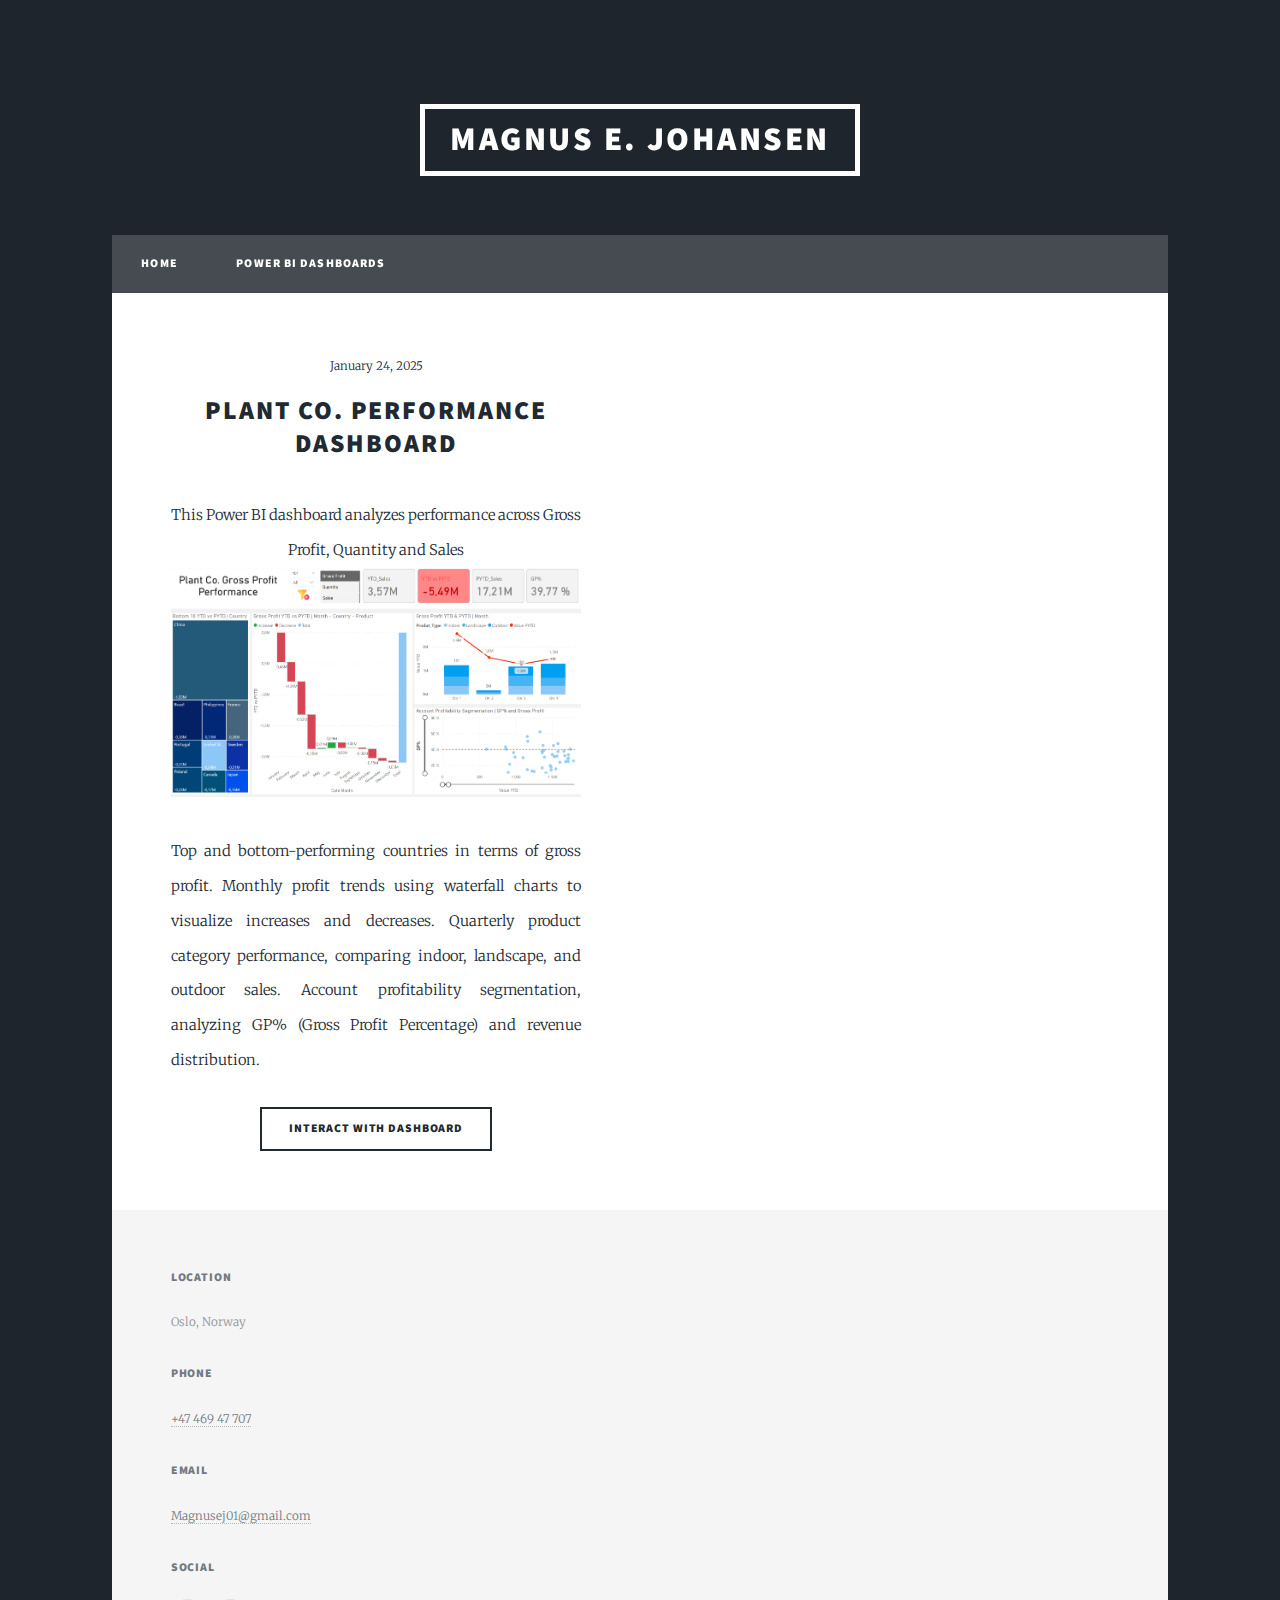
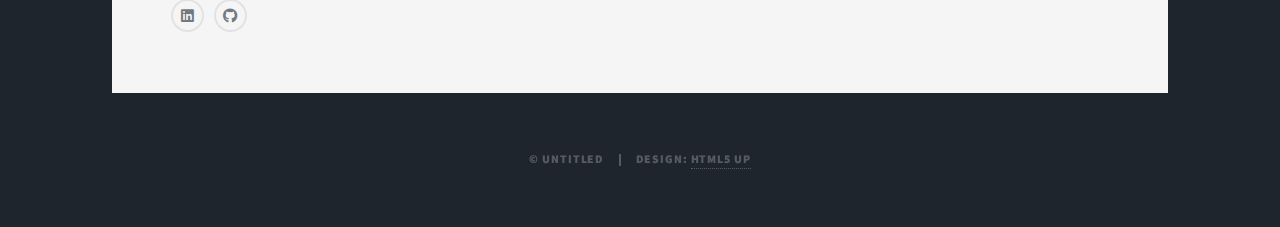
==== PowerBI.html @ 9066d021 "Initial commit" ====
<!DOCTYPE HTML>
<html>
	<head>
		<title>Power BI Dashboards - Magnus E. Johansen</title>
		<meta charset="utf-8" />
		<meta name="viewport" content="width=device-width, initial-scale=1, user-scalable=no" />
		<link rel="stylesheet" href="assets/css/main.css" />
		<noscript><link rel="stylesheet" href="assets/css/noscript.css" /></noscript>
	</head>
	<body class="is-preload">

		<!-- Wrapper -->
			<div id="wrapper" class="fade-in">

				<!-- Header -->
					<header id="header">
						<a href="index.html" class="logo">MAGNUS E. JOHANSEN</a>
					</header>

				<!-- Nav -->
					<nav id="nav">
						<ul class="links">
							<li><a href="index.html">Home</a></li>
							<li><a href="PowerBI.html">Power BI Dashboards</a></li>
						
						</ul>
					</nav>

				<!-- Main -->
					<div id="main">
				
						<!-- Posts -->
                        <section class="posts">
                            <article>
                                <header>
                                    <span class="date">January 24, 2025</span>
                                    <h2><a href="https://github.com/magnusej01/Data_Analyst_Job_Market">Plant Co. Performance Dashboard<br />
                                    </a></h2>
                                </header>
                                <a class="image fit">This Power BI dashboard analyzes performance across Gross Profit, Quantity and Sales<img src="images/PlantCO_Dashboard.png" alt="" /></a>
                                
                                <p>
                                    Top and bottom-performing countries in terms of gross profit.
                                    Monthly profit trends using waterfall charts to visualize increases and decreases.
                                    Quarterly product category performance, comparing indoor, landscape, and outdoor sales.
                                    Account profitability segmentation, analyzing GP% (Gross Profit Percentage) and revenue distribution.</p>
                                <ul class="actions special">
                                    <li><a href="https://app.powerbi.com/view?r=eyJrIjoiYTQ4OWQ5NGUtNzMyOS00ZGZlLTg3NDEtNDdhZjJmNGQ2ZjI2IiwidCI6ImZmYjEyNmM0LTA2M2QtNGIxMi05YTA5LWM4NmE0OGUxZTk1YSIsImMiOjh9" class="button">Interact with Dashboard</a></li>
                                </ul>
                                   <!--
                            </article>
                            <article>
                                <header>
                                    <span class="date">Februar 22, 2025</span>
                                    <h2><a href="#">Power BI Dashboards<br />
                                    </a></h2>
                                </header>
                                <a href="#" class="image fit"><img src="images/power  bi.png" alt="" /></a>
                                <p>A collection of interactive dashboards built in Power BI, visualizing key insights through data</p>
                                <ul class="actions special">
                                    <li><a href="powerbi.html" class="button">View Dashboards</a></li>
                                </ul>
                            </article>
                            <!--
                            <article>
                                <header>
                                    <span class="date">April 18, 2017</span>
                                    <h2><a href="#">Ante mattis<br />
                                    interdum dolor</a></h2>
                                </header>
                                <a href="#" class="image fit"><img src="images/pic04.jpg" alt="" /></a>
                                <p>Donec eget ex magna. Interdum et malesuada fames ac ante ipsum primis in faucibus. Pellentesque venenatis dolor imperdiet dolor mattis sagittis magna etiam.</p>
                                <ul class="actions special">
                                    <li><a href="#" class="button">Full Story</a></li>
                                </ul>
                            </article>
                            <article>
                                <header>
                                    <span class="date">April 14, 2017</span>
                                    <h2><a href="#">Tempus sed<br />
                                    nulla imperdiet</a></h2>
                                </header>
                                <a href="#" class="image fit"><img src="images/pic05.jpg" alt="" /></a>
                                <p>Donec eget ex magna. Interdum et malesuada fames ac ante ipsum primis in faucibus. Pellentesque venenatis dolor imperdiet dolor mattis sagittis magna etiam.</p>
                                <ul class="actions special">
                                    <li><a href="#" class="button">Full Story</a></li>
                                </ul>
                            </article>
                            <article>
                                <header>
                                    <span class="date">April 11, 2017</span>
                                    <h2><a href="#">Odio magna<br />
                                    sed consectetur</a></h2>
                                </header>
                                <a href="#" class="image fit"><img src="images/pic06.jpg" alt="" /></a>
                                <p>Donec eget ex magna. Interdum et malesuada fames ac ante ipsum primis in faucibus. Pellentesque venenatis dolor imperdiet dolor mattis sagittis magna etiam.</p>
                                <ul class="actions special">
                                    <li><a href="#" class="button">Full Story</a></li>
                                </ul>
                            </article>
                            <article>
                                <header>
                                    <span class="date">April 7, 2017</span>
                                    <h2><a href="#">Augue lorem<br />
                                    primis vestibulum</a></h2>
                                </header>
                                <a href="#" class="image fit"><img src="images/pic07.jpg" alt="" /></a>
                                <p>Donec eget ex magna. Interdum et malesuada fames ac ante ipsum primis in faucibus. Pellentesque venenatis dolor imperdiet dolor mattis sagittis magna etiam.</p>
                                <ul class="actions special">
                                    <li><a href="#" class="button">Full Story</a></li>
                                </ul>
                            </article>
                        </section>

                    <!-- Footer -->
                        <!--<footer>
                            <div class="pagination">
                                <!--<a href="#" class="previous">Prev</a>-->
                                <!--
                                <a href="#" class="page active">1</a>
                                <a href="#" class="page">2</a>
                                <a href="#" class="page">3</a>
                                <span class="extra">&hellip;</span>
                                <a href="#" class="page">8</a>
                                <a href="#" class="page">9</a>
                                <a href="#" class="page">10</a>
                                <a href="#" class="next">Next</a>
                                -->
                            </div>
                        </footer> 

                        
                    
                </div>
                
                    


            <!-- Footer -->
            
                <footer id="footer">
                    
                

                    
                    <section id="contact"><class="split contact">
                        
                        <section class="alt">
                            <h3>Location</h3>
                            <p>Oslo, Norway<br />
                            </p>
                        </section>
                        <section>
                            <h3>Phone</h3>
                            <p><a href="tel:+4746947707">+47 469 47 707</a></p>
                        </section>
                        <section>
                            <h3>Email</h3>
                            <p><a href="mailto:Magnusej01@gmail.com">Magnusej01@gmail.com</a></p>
                        </section>
                        <section>
                            <h3>Social</h3>
                            <ul class="icons alt">
                                
                                <li><a href="https://www.linkedin.com/in/magnus-eskelund-johansen-3b396b231/" class="icon brands alt fa-linkedin"><span class="label">LinkedIn</span></a></li>
                                <li><a href="https://github.com/magnusej01" class="icon brands alt fa-github"><span class="label">GitHub</span></a></li>
                            </ul>
                        </section>
                    </section>
                </footer>

            <!-- Copyright -->
                <div id="copyright">
                    <ul><li>&copy; Untitled</li><li>Design: <a href="https://html5up.net">HTML5 UP</a></li></ul>
                </div>

        </div>

    <!-- Scripts -->
        <script src="assets/js/jquery.min.js"></script>
        <script src="assets/js/jquery.scrollex.min.js"></script>
        <script src="assets/js/jquery.scrolly.min.js"></script>
        <script src="assets/js/browser.min.js"></script>
        <script src="assets/js/breakpoints.min.js"></script>
        <script src="assets/js/util.js"></script>
        <script src="assets/js/main.js"></script>

</body>
</html>
---- assets/css/main.css ----
@import url(fontawesome-all.min.css);
@import url("https://fonts.googleapis.com/css?family=Merriweather:300,700,300italic,700italic|Source+Sans+Pro:900");

/*
	Massively by HTML5 UP
	html5up.net | @ajlkn
	Free for personal and commercial use under the CCA 3.0 license (html5up.net/license)
*/

html, body, div, span, applet, object,
iframe, h1, h2, h3, h4, h5, h6, p, blockquote,
pre, a, abbr, acronym, address, big, cite,
code, del, dfn, em, img, ins, kbd, q, s, samp,
small, strike, strong, sub, sup, tt, var, b,
u, i, center, dl, dt, dd, ol, ul, li, fieldset,
form, label, legend, table, caption, tbody,
tfoot, thead, tr, th, td, article, aside,
canvas, details, embed, figure, figcaption,
footer, header, hgroup, menu, nav, output, ruby,
section, summary, time, mark, audio, video {
	margin: 0;
	padding: 0;
	border: 0;
	font-size: 100%;
	font: inherit;
	vertical-align: baseline;}

article, aside, details, figcaption, figure,
footer, header, hgroup, menu, nav, section {
	display: block;}

body {
	line-height: 1;
}

ol, ul {
	list-style: none;
}

blockquote, q {
	quotes: none;
}

	blockquote:before, blockquote:after, q:before, q:after {
		content: '';
		content: none;
	}

table {
	border-collapse: collapse;
	border-spacing: 0;
}

body {
	-webkit-text-size-adjust: none;
}

mark {
	background-color: transparent;
	color: inherit;
}

input::-moz-focus-inner {
	border: 0;
	padding: 0;
}

input, select, textarea {
	-moz-appearance: none;
	-webkit-appearance: none;
	-ms-appearance: none;
	appearance: none;
}

/* Basic */

	@-ms-viewport {
		width: device-width;
	}

	body {
		-ms-overflow-style: scrollbar;
	}

	@media screen and (max-width: 480px) {

		html, body {
			min-width: 320px;
		}

	}

	html {
		box-sizing: border-box;
	}

	*, *:before, *:after {
		box-sizing: inherit;
	}

	body {
		background-color: #1e252d;
	}

		body.is-preload *, body.is-preload *:before, body.is-preload *:after {
			-moz-animation: none !important;
			-webkit-animation: none !important;
			-ms-animation: none !important;
			animation: none !important;
			-moz-transition: none !important;
			-webkit-transition: none !important;
			-ms-transition: none !important;
			transition: none !important;
		}

/* Type */

	html {
		font-size: 16pt;
	}

		@media screen and (max-width: 1680px) {

			html {
				font-size: 12pt;
			}

		}

		@media screen and (max-width: 1280px) {

			html {
				font-size: 11pt;
			}

		}

		@media screen and (max-width: 360px) {

			html {
				font-size: 10pt;
			}

		}

	body {
		color: #212931;
	}

	body, input, select, textarea {
		font-family: "Merriweather", Georgia, serif;
		font-weight: 300;
		font-size: 1rem;
		line-height: 2.375;
	}

	a {
		-moz-transition: color 0.2s ease-in-out, background-color 0.2s ease-in-out, border-color 0.2s ease-in-out, box-shadow 0.2s ease-in-out;
		-webkit-transition: color 0.2s ease-in-out, background-color 0.2s ease-in-out, border-color 0.2s ease-in-out, box-shadow 0.2s ease-in-out;
		-ms-transition: color 0.2s ease-in-out, background-color 0.2s ease-in-out, border-color 0.2s ease-in-out, box-shadow 0.2s ease-in-out;
		transition: color 0.2s ease-in-out, background-color 0.2s ease-in-out, border-color 0.2s ease-in-out, box-shadow 0.2s ease-in-out;
		border-bottom: dotted 1px;
		text-decoration: none;
	}

		a:hover {
			border-bottom-color: transparent;
		}

	strong, b {
		font-weight: 600;
	}

	em, i {
		font-style: italic;
	}

	p {
		text-align: justify;
		margin: 0 0 2rem 0;
	}

	h1, h2, h3, h4, h5, h6 {
		font-family: "Source Sans Pro", Helvetica, sans-serif;
		font-weight: 900;
		line-height: 1.5;
		letter-spacing: 0.075em;
		text-transform: uppercase;
		margin: 0 0 1rem 0;
	}

		h1 a, h2 a, h3 a, h4 a, h5 a, h6 a {
			border-bottom: 0;
			color: inherit;
			text-decoration: none;
		}

	h1 {
		font-size: 4rem;
		line-height: 1.1;
		margin: 0 0 2rem 0;
	}

	h2 {
		font-size: 1.75rem;
		line-height: 1.3;
		margin: 0 0 1.5rem 0;
	}

	h3 {
		font-size: 1.25rem;
		margin: 0 0 1.5rem 0;
	}

	h4 {
		font-size: 1rem;
	}

	h5 {
		font-size: 0.9rem;
	}

	h6 {
		font-size: 0.8rem;
	}

	sub {
		font-size: 0.8rem;
		position: relative;
		top: 0.5rem;
	}

	sup {
		font-size: 0.8rem;
		position: relative;
		top: -0.5rem;
	}

	blockquote {
		border-left: solid 4px;
		font-style: italic;
		margin: 0 0 2rem 0;
		padding: 0.5rem 0 0.5rem 2rem;
	}

	code {
		border: solid 2px;
		font-family: "Courier New", monospace;
		font-size: 0.9rem;
		margin: 0 0.25rem;
		padding: 0.25rem 0.65rem;
	}

	pre {
		-webkit-overflow-scrolling: touch;
		font-family: "Courier New", monospace;
		font-size: 0.9rem;
		margin: 0 0 2rem 0;
	}

		pre code {
			display: block;
			line-height: 1.75;
			padding: 1rem 1.5rem;
			overflow-x: auto;
		}

	hr {
		border: 0;
		border-bottom: solid 2px;
		margin: 3rem 0;
	}

		hr.major {
			margin: 5rem 0;
		}

	.align-left {
		text-align: left;
	}

	.align-center {
		text-align: center;
	}

	.align-right {
		text-align: right;
	}

	input, select, textarea {
		color: #212931;
	}

	a {
		color: #212931;
		border-bottom-color: rgba(33, 41, 49, 0.5);
	}

		a:hover {
			border-bottom-color: transparent;
			color: #18bfef !important;
		}

	strong, b {
		color: #212931;
	}

	h1, h2, h3, h4, h5, h6 {
		color: #212931;
	}

	blockquote {
		border-left-color: #eeeeee;
	}

	code {
		background: rgba(220, 220, 220, 0.25);
		border-color: #eeeeee;
	}

	hr {
		border-bottom-color: #eeeeee;
	}

/* Row */

	.row {
		display: flex;
		flex-wrap: wrap;
		box-sizing: border-box;
		align-items: stretch;
	}

		.row > * {
			box-sizing: border-box;
		}

		.row.gtr-uniform > * > :last-child {
			margin-bottom: 0;
		}

		.row.aln-left {
			justify-content: flex-start;
		}

		.row.aln-center {
			justify-content: center;
		}

		.row.aln-right {
			justify-content: flex-end;
		}

		.row.aln-top {
			align-items: flex-start;
		}

		.row.aln-middle {
			align-items: center;
		}

		.row.aln-bottom {
			align-items: flex-end;
		}

		.row > .imp {
			order: -1;
		}

		.row > .col-1 {
			width: 8.33333%;
		}

		.row > .off-1 {
			margin-left: 8.33333%;
		}

		.row > .col-2 {
			width: 16.66667%;
		}

		.row > .off-2 {
			margin-left: 16.66667%;
		}

		.row > .col-3 {
			width: 25%;
		}

		.row > .off-3 {
			margin-left: 25%;
		}

		.row > .col-4 {
			width: 33.33333%;
		}

		.row > .off-4 {
			margin-left: 33.33333%;
		}

		.row > .col-5 {
			width: 41.66667%;
		}

		.row > .off-5 {
			margin-left: 41.66667%;
		}

		.row > .col-6 {
			width: 50%;
		}

		.row > .off-6 {
			margin-left: 50%;
		}

		.row > .col-7 {
			width: 58.33333%;
		}

		.row > .off-7 {
			margin-left: 58.33333%;
		}

		.row > .col-8 {
			width: 66.66667%;
		}

		.row > .off-8 {
			margin-left: 66.66667%;
		}

		.row > .col-9 {
			width: 75%;
		}

		.row > .off-9 {
			margin-left: 75%;
		}

		.row > .col-10 {
			width: 83.33333%;
		}

		.row > .off-10 {
			margin-left: 83.33333%;
		}

		.row > .col-11 {
			width: 91.66667%;
		}

		.row > .off-11 {
			margin-left: 91.66667%;
		}

		.row > .col-12 {
			width: 100%;
		}

		.row > .off-12 {
			margin-left: 100%;
		}

		.row.gtr-0 {
			margin-top: 0;
			margin-left: 0rem;
		}

			.row.gtr-0 > * {
				padding: 0 0 0 0rem;
			}

			.row.gtr-0.gtr-uniform {
				margin-top: 0rem;
			}

				.row.gtr-0.gtr-uniform > * {
					padding-top: 0rem;
				}

		.row.gtr-25 {
			margin-top: 0;
			margin-left: -0.375rem;
		}

			.row.gtr-25 > * {
				padding: 0 0 0 0.375rem;
			}

			.row.gtr-25.gtr-uniform {
				margin-top: -0.375rem;
			}

				.row.gtr-25.gtr-uniform > * {
					padding-top: 0.375rem;
				}

		.row.gtr-50 {
			margin-top: 0;
			margin-left: -0.75rem;
		}

			.row.gtr-50 > * {
				padding: 0 0 0 0.75rem;
			}

			.row.gtr-50.gtr-uniform {
				margin-top: -0.75rem;
			}

				.row.gtr-50.gtr-uniform > * {
					padding-top: 0.75rem;
				}

		.row {
			margin-top: 0;
			margin-left: -1.5rem;
		}

			.row > * {
				padding: 0 0 0 1.5rem;
			}

			.row.gtr-uniform {
				margin-top: -1.5rem;
			}

				.row.gtr-uniform > * {
					padding-top: 1.5rem;
				}

		.row.gtr-150 {
			margin-top: 0;
			margin-left: -2.25rem;
		}

			.row.gtr-150 > * {
				padding: 0 0 0 2.25rem;
			}

			.row.gtr-150.gtr-uniform {
				margin-top: -2.25rem;
			}

				.row.gtr-150.gtr-uniform > * {
					padding-top: 2.25rem;
				}

		.row.gtr-200 {
			margin-top: 0;
			margin-left: -3rem;
		}

			.row.gtr-200 > * {
				padding: 0 0 0 3rem;
			}

			.row.gtr-200.gtr-uniform {
				margin-top: -3rem;
			}

				.row.gtr-200.gtr-uniform > * {
					padding-top: 3rem;
				}

		@media screen and (max-width: 1680px) {

			.row {
				display: flex;
				flex-wrap: wrap;
				box-sizing: border-box;
				align-items: stretch;
			}

				.row > * {
					box-sizing: border-box;
				}

				.row.gtr-uniform > * > :last-child {
					margin-bottom: 0;
				}

				.row.aln-left {
					justify-content: flex-start;
				}

				.row.aln-center {
					justify-content: center;
				}

				.row.aln-right {
					justify-content: flex-end;
				}

				.row.aln-top {
					align-items: flex-start;
				}

				.row.aln-middle {
					align-items: center;
				}

				.row.aln-bottom {
					align-items: flex-end;
				}

				.row > .imp-xlarge {
					order: -1;
				}

				.row > .col-1-xlarge {
					width: 8.33333%;
				}

				.row > .off-1-xlarge {
					margin-left: 8.33333%;
				}

				.row > .col-2-xlarge {
					width: 16.66667%;
				}

				.row > .off-2-xlarge {
					margin-left: 16.66667%;
				}

				.row > .col-3-xlarge {
					width: 25%;
				}

				.row > .off-3-xlarge {
					margin-left: 25%;
				}

				.row > .col-4-xlarge {
					width: 33.33333%;
				}

				.row > .off-4-xlarge {
					margin-left: 33.33333%;
				}

				.row > .col-5-xlarge {
					width: 41.66667%;
				}

				.row > .off-5-xlarge {
					margin-left: 41.66667%;
				}

				.row > .col-6-xlarge {
					width: 50%;
				}

				.row > .off-6-xlarge {
					margin-left: 50%;
				}

				.row > .col-7-xlarge {
					width: 58.33333%;
				}

				.row > .off-7-xlarge {
					margin-left: 58.33333%;
				}

				.row > .col-8-xlarge {
					width: 66.66667%;
				}

				.row > .off-8-xlarge {
					margin-left: 66.66667%;
				}

				.row > .col-9-xlarge {
					width: 75%;
				}

				.row > .off-9-xlarge {
					margin-left: 75%;
				}

				.row > .col-10-xlarge {
					width: 83.33333%;
				}

				.row > .off-10-xlarge {
					margin-left: 83.33333%;
				}

				.row > .col-11-xlarge {
					width: 91.66667%;
				}

				.row > .off-11-xlarge {
					margin-left: 91.66667%;
				}

				.row > .col-12-xlarge {
					width: 100%;
				}

				.row > .off-12-xlarge {
					margin-left: 100%;
				}

				.row.gtr-0 {
					margin-top: 0;
					margin-left: 0rem;
				}

					.row.gtr-0 > * {
						padding: 0 0 0 0rem;
					}

					.row.gtr-0.gtr-uniform {
						margin-top: 0rem;
					}

						.row.gtr-0.gtr-uniform > * {
							padding-top: 0rem;
						}

				.row.gtr-25 {
					margin-top: 0;
					margin-left: -0.375rem;
				}

					.row.gtr-25 > * {
						padding: 0 0 0 0.375rem;
					}

					.row.gtr-25.gtr-uniform {
						margin-top: -0.375rem;
					}

						.row.gtr-25.gtr-uniform > * {
							padding-top: 0.375rem;
						}

				.row.gtr-50 {
					margin-top: 0;
					margin-left: -0.75rem;
				}

					.row.gtr-50 > * {
						padding: 0 0 0 0.75rem;
					}

					.row.gtr-50.gtr-uniform {
						margin-top: -0.75rem;
					}

						.row.gtr-50.gtr-uniform > * {
							padding-top: 0.75rem;
						}

				.row {
					margin-top: 0;
					margin-left: -1.5rem;
				}

					.row > * {
						padding: 0 0 0 1.5rem;
					}

					.row.gtr-uniform {
						margin-top: -1.5rem;
					}

						.row.gtr-uniform > * {
							padding-top: 1.5rem;
						}

				.row.gtr-150 {
					margin-top: 0;
					margin-left: -2.25rem;
				}

					.row.gtr-150 > * {
						padding: 0 0 0 2.25rem;
					}

					.row.gtr-150.gtr-uniform {
						margin-top: -2.25rem;
					}

						.row.gtr-150.gtr-uniform > * {
							padding-top: 2.25rem;
						}

				.row.gtr-200 {
					margin-top: 0;
					margin-left: -3rem;
				}

					.row.gtr-200 > * {
						padding: 0 0 0 3rem;
					}

					.row.gtr-200.gtr-uniform {
						margin-top: -3rem;
					}

						.row.gtr-200.gtr-uniform > * {
							padding-top: 3rem;
						}

		}

		@media screen and (max-width: 1280px) {

			.row {
				display: flex;
				flex-wrap: wrap;
				box-sizing: border-box;
				align-items: stretch;
			}

				.row > * {
					box-sizing: border-box;
				}

				.row.gtr-uniform > * > :last-child {
					margin-bottom: 0;
				}

				.row.aln-left {
					justify-content: flex-start;
				}

				.row.aln-center {
					justify-content: center;
				}

				.row.aln-right {
					justify-content: flex-end;
				}

				.row.aln-top {
					align-items: flex-start;
				}

				.row.aln-middle {
					align-items: center;
				}

				.row.aln-bottom {
					align-items: flex-end;
				}

				.row > .imp-large {
					order: -1;
				}

				.row > .col-1-large {
					width: 8.33333%;
				}

				.row > .off-1-large {
					margin-left: 8.33333%;
				}

				.row > .col-2-large {
					width: 16.66667%;
				}

				.row > .off-2-large {
					margin-left: 16.66667%;
				}

				.row > .col-3-large {
					width: 25%;
				}

				.row > .off-3-large {
					margin-left: 25%;
				}

				.row > .col-4-large {
					width: 33.33333%;
				}

				.row > .off-4-large {
					margin-left: 33.33333%;
				}

				.row > .col-5-large {
					width: 41.66667%;
				}

				.row > .off-5-large {
					margin-left: 41.66667%;
				}

				.row > .col-6-large {
					width: 50%;
				}

				.row > .off-6-large {
					margin-left: 50%;
				}

				.row > .col-7-large {
					width: 58.33333%;
				}

				.row > .off-7-large {
					margin-left: 58.33333%;
				}

				.row > .col-8-large {
					width: 66.66667%;
				}

				.row > .off-8-large {
					margin-left: 66.66667%;
				}

				.row > .col-9-large {
					width: 75%;
				}

				.row > .off-9-large {
					margin-left: 75%;
				}

				.row > .col-10-large {
					width: 83.33333%;
				}

				.row > .off-10-large {
					margin-left: 83.33333%;
				}

				.row > .col-11-large {
					width: 91.66667%;
				}

				.row > .off-11-large {
					margin-left: 91.66667%;
				}

				.row > .col-12-large {
					width: 100%;
				}

				.row > .off-12-large {
					margin-left: 100%;
				}

				.row.gtr-0 {
					margin-top: 0;
					margin-left: 0rem;
				}

					.row.gtr-0 > * {
						padding: 0 0 0 0rem;
					}

					.row.gtr-0.gtr-uniform {
						margin-top: 0rem;
					}

						.row.gtr-0.gtr-uniform > * {
							padding-top: 0rem;
						}

				.row.gtr-25 {
					margin-top: 0;
					margin-left: -0.375rem;
				}

					.row.gtr-25 > * {
						padding: 0 0 0 0.375rem;
					}

					.row.gtr-25.gtr-uniform {
						margin-top: -0.375rem;
					}

						.row.gtr-25.gtr-uniform > * {
							padding-top: 0.375rem;
						}

				.row.gtr-50 {
					margin-top: 0;
					margin-left: -0.75rem;
				}

					.row.gtr-50 > * {
						padding: 0 0 0 0.75rem;
					}

					.row.gtr-50.gtr-uniform {
						margin-top: -0.75rem;
					}

						.row.gtr-50.gtr-uniform > * {
							padding-top: 0.75rem;
						}

				.row {
					margin-top: 0;
					margin-left: -1.5rem;
				}

					.row > * {
						padding: 0 0 0 1.5rem;
					}

					.row.gtr-uniform {
						margin-top: -1.5rem;
					}

						.row.gtr-uniform > * {
							padding-top: 1.5rem;
						}

				.row.gtr-150 {
					margin-top: 0;
					margin-left: -2.25rem;
				}

					.row.gtr-150 > * {
						padding: 0 0 0 2.25rem;
					}

					.row.gtr-150.gtr-uniform {
						margin-top: -2.25rem;
					}

						.row.gtr-150.gtr-uniform > * {
							padding-top: 2.25rem;
						}

				.row.gtr-200 {
					margin-top: 0;
					margin-left: -3rem;
				}

					.row.gtr-200 > * {
						padding: 0 0 0 3rem;
					}

					.row.gtr-200.gtr-uniform {
						margin-top: -3rem;
					}

						.row.gtr-200.gtr-uniform > * {
							padding-top: 3rem;
						}

		}

		@media screen and (max-width: 980px) {

			.row {
				display: flex;
				flex-wrap: wrap;
				box-sizing: border-box;
				align-items: stretch;
			}

				.row > * {
					box-sizing: border-box;
				}

				.row.gtr-uniform > * > :last-child {
					margin-bottom: 0;
				}

				.row.aln-left {
					justify-content: flex-start;
				}

				.row.aln-center {
					justify-content: center;
				}

				.row.aln-right {
					justify-content: flex-end;
				}

				.row.aln-top {
					align-items: flex-start;
				}

				.row.aln-middle {
					align-items: center;
				}

				.row.aln-bottom {
					align-items: flex-end;
				}

				.row > .imp-medium {
					order: -1;
				}

				.row > .col-1-medium {
					width: 8.33333%;
				}

				.row > .off-1-medium {
					margin-left: 8.33333%;
				}

				.row > .col-2-medium {
					width: 16.66667%;
				}

				.row > .off-2-medium {
					margin-left: 16.66667%;
				}

				.row > .col-3-medium {
					width: 25%;
				}

				.row > .off-3-medium {
					margin-left: 25%;
				}

				.row > .col-4-medium {
					width: 33.33333%;
				}

				.row > .off-4-medium {
					margin-left: 33.33333%;
				}

				.row > .col-5-medium {
					width: 41.66667%;
				}

				.row > .off-5-medium {
					margin-left: 41.66667%;
				}

				.row > .col-6-medium {
					width: 50%;
				}

				.row > .off-6-medium {
					margin-left: 50%;
				}

				.row > .col-7-medium {
					width: 58.33333%;
				}

				.row > .off-7-medium {
					margin-left: 58.33333%;
				}

				.row > .col-8-medium {
					width: 66.66667%;
				}

				.row > .off-8-medium {
					margin-left: 66.66667%;
				}

				.row > .col-9-medium {
					width: 75%;
				}

				.row > .off-9-medium {
					margin-left: 75%;
				}

				.row > .col-10-medium {
					width: 83.33333%;
				}

				.row > .off-10-medium {
					margin-left: 83.33333%;
				}

				.row > .col-11-medium {
					width: 91.66667%;
				}

				.row > .off-11-medium {
					margin-left: 91.66667%;
				}

				.row > .col-12-medium {
					width: 100%;
				}

				.row > .off-12-medium {
					margin-left: 100%;
				}

				.row.gtr-0 {
					margin-top: 0;
					margin-left: 0rem;
				}

					.row.gtr-0 > * {
						padding: 0 0 0 0rem;
					}

					.row.gtr-0.gtr-uniform {
						margin-top: 0rem;
					}

						.row.gtr-0.gtr-uniform > * {
							padding-top: 0rem;
						}

				.row.gtr-25 {
					margin-top: 0;
					margin-left: -0.375rem;
				}

					.row.gtr-25 > * {
						padding: 0 0 0 0.375rem;
					}

					.row.gtr-25.gtr-uniform {
						margin-top: -0.375rem;
					}

						.row.gtr-25.gtr-uniform > * {
							padding-top: 0.375rem;
						}

				.row.gtr-50 {
					margin-top: 0;
					margin-left: -0.75rem;
				}

					.row.gtr-50 > * {
						padding: 0 0 0 0.75rem;
					}

					.row.gtr-50.gtr-uniform {
						margin-top: -0.75rem;
					}

						.row.gtr-50.gtr-uniform > * {
							padding-top: 0.75rem;
						}

				.row {
					margin-top: 0;
					margin-left: -1.5rem;
				}

					.row > * {
						padding: 0 0 0 1.5rem;
					}

					.row.gtr-uniform {
						margin-top: -1.5rem;
					}

						.row.gtr-uniform > * {
							padding-top: 1.5rem;
						}

				.row.gtr-150 {
					margin-top: 0;
					margin-left: -2.25rem;
				}

					.row.gtr-150 > * {
						padding: 0 0 0 2.25rem;
					}

					.row.gtr-150.gtr-uniform {
						margin-top: -2.25rem;
					}

						.row.gtr-150.gtr-uniform > * {
							padding-top: 2.25rem;
						}

				.row.gtr-200 {
					margin-top: 0;
					margin-left: -3rem;
				}

					.row.gtr-200 > * {
						padding: 0 0 0 3rem;
					}

					.row.gtr-200.gtr-uniform {
						margin-top: -3rem;
					}

						.row.gtr-200.gtr-uniform > * {
							padding-top: 3rem;
						}

		}

		@media screen and (max-width: 736px) {

			.row {
				display: flex;
				flex-wrap: wrap;
				box-sizing: border-box;
				align-items: stretch;
			}

				.row > * {
					box-sizing: border-box;
				}

				.row.gtr-uniform > * > :last-child {
					margin-bottom: 0;
				}

				.row.aln-left {
					justify-content: flex-start;
				}

				.row.aln-center {
					justify-content: center;
				}

				.row.aln-right {
					justify-content: flex-end;
				}

				.row.aln-top {
					align-items: flex-start;
				}

				.row.aln-middle {
					align-items: center;
				}

				.row.aln-bottom {
					align-items: flex-end;
				}

				.row > .imp-small {
					order: -1;
				}

				.row > .col-1-small {
					width: 8.33333%;
				}

				.row > .off-1-small {
					margin-left: 8.33333%;
				}

				.row > .col-2-small {
					width: 16.66667%;
				}

				.row > .off-2-small {
					margin-left: 16.66667%;
				}

				.row > .col-3-small {
					width: 25%;
				}

				.row > .off-3-small {
					margin-left: 25%;
				}

				.row > .col-4-small {
					width: 33.33333%;
				}

				.row > .off-4-small {
					margin-left: 33.33333%;
				}

				.row > .col-5-small {
					width: 41.66667%;
				}

				.row > .off-5-small {
					margin-left: 41.66667%;
				}

				.row > .col-6-small {
					width: 50%;
				}

				.row > .off-6-small {
					margin-left: 50%;
				}

				.row > .col-7-small {
					width: 58.33333%;
				}

				.row > .off-7-small {
					margin-left: 58.33333%;
				}

				.row > .col-8-small {
					width: 66.66667%;
				}

				.row > .off-8-small {
					margin-left: 66.66667%;
				}

				.row > .col-9-small {
					width: 75%;
				}

				.row > .off-9-small {
					margin-left: 75%;
				}

				.row > .col-10-small {
					width: 83.33333%;
				}

				.row > .off-10-small {
					margin-left: 83.33333%;
				}

				.row > .col-11-small {
					width: 91.66667%;
				}

				.row > .off-11-small {
					margin-left: 91.66667%;
				}

				.row > .col-12-small {
					width: 100%;
				}

				.row > .off-12-small {
					margin-left: 100%;
				}

				.row.gtr-0 {
					margin-top: 0;
					margin-left: 0rem;
				}

					.row.gtr-0 > * {
						padding: 0 0 0 0rem;
					}

					.row.gtr-0.gtr-uniform {
						margin-top: 0rem;
					}

						.row.gtr-0.gtr-uniform > * {
							padding-top: 0rem;
						}

				.row.gtr-25 {
					margin-top: 0;
					margin-left: -0.375rem;
				}

					.row.gtr-25 > * {
						padding: 0 0 0 0.375rem;
					}

					.row.gtr-25.gtr-uniform {
						margin-top: -0.375rem;
					}

						.row.gtr-25.gtr-uniform > * {
							padding-top: 0.375rem;
						}

				.row.gtr-50 {
					margin-top: 0;
					margin-left: -0.75rem;
				}

					.row.gtr-50 > * {
						padding: 0 0 0 0.75rem;
					}

					.row.gtr-50.gtr-uniform {
						margin-top: -0.75rem;
					}

						.row.gtr-50.gtr-uniform > * {
							padding-top: 0.75rem;
						}

				.row {
					margin-top: 0;
					margin-left: -1.5rem;
				}

					.row > * {
						padding: 0 0 0 1.5rem;
					}

					.row.gtr-uniform {
						margin-top: -1.5rem;
					}

						.row.gtr-uniform > * {
							padding-top: 1.5rem;
						}

				.row.gtr-150 {
					margin-top: 0;
					margin-left: -2.25rem;
				}

					.row.gtr-150 > * {
						padding: 0 0 0 2.25rem;
					}

					.row.gtr-150.gtr-uniform {
						margin-top: -2.25rem;
					}

						.row.gtr-150.gtr-uniform > * {
							padding-top: 2.25rem;
						}

				.row.gtr-200 {
					margin-top: 0;
					margin-left: -3rem;
				}

					.row.gtr-200 > * {
						padding: 0 0 0 3rem;
					}

					.row.gtr-200.gtr-uniform {
						margin-top: -3rem;
					}

						.row.gtr-200.gtr-uniform > * {
							padding-top: 3rem;
						}

		}

		@media screen and (max-width: 480px) {

			.row {
				display: flex;
				flex-wrap: wrap;
				box-sizing: border-box;
				align-items: stretch;
			}

				.row > * {
					box-sizing: border-box;
				}

				.row.gtr-uniform > * > :last-child {
					margin-bottom: 0;
				}

				.row.aln-left {
					justify-content: flex-start;
				}

				.row.aln-center {
					justify-content: center;
				}

				.row.aln-right {
					justify-content: flex-end;
				}

				.row.aln-top {
					align-items: flex-start;
				}

				.row.aln-middle {
					align-items: center;
				}

				.row.aln-bottom {
					align-items: flex-end;
				}

				.row > .imp-xsmall {
					order: -1;
				}

				.row > .col-1-xsmall {
					width: 8.33333%;
				}

				.row > .off-1-xsmall {
					margin-left: 8.33333%;
				}

				.row > .col-2-xsmall {
					width: 16.66667%;
				}

				.row > .off-2-xsmall {
					margin-left: 16.66667%;
				}

				.row > .col-3-xsmall {
					width: 25%;
				}

				.row > .off-3-xsmall {
					margin-left: 25%;
				}

				.row > .col-4-xsmall {
					width: 33.33333%;
				}

				.row > .off-4-xsmall {
					margin-left: 33.33333%;
				}

				.row > .col-5-xsmall {
					width: 41.66667%;
				}

				.row > .off-5-xsmall {
					margin-left: 41.66667%;
				}

				.row > .col-6-xsmall {
					width: 50%;
				}

				.row > .off-6-xsmall {
					margin-left: 50%;
				}

				.row > .col-7-xsmall {
					width: 58.33333%;
				}

				.row > .off-7-xsmall {
					margin-left: 58.33333%;
				}

				.row > .col-8-xsmall {
					width: 66.66667%;
				}

				.row > .off-8-xsmall {
					margin-left: 66.66667%;
				}

				.row > .col-9-xsmall {
					width: 75%;
				}

				.row > .off-9-xsmall {
					margin-left: 75%;
				}

				.row > .col-10-xsmall {
					width: 83.33333%;
				}

				.row > .off-10-xsmall {
					margin-left: 83.33333%;
				}

				.row > .col-11-xsmall {
					width: 91.66667%;
				}

				.row > .off-11-xsmall {
					margin-left: 91.66667%;
				}

				.row > .col-12-xsmall {
					width: 100%;
				}

				.row > .off-12-xsmall {
					margin-left: 100%;
				}

				.row.gtr-0 {
					margin-top: 0;
					margin-left: 0rem;
				}

					.row.gtr-0 > * {
						padding: 0 0 0 0rem;
					}

					.row.gtr-0.gtr-uniform {
						margin-top: 0rem;
					}

						.row.gtr-0.gtr-uniform > * {
							padding-top: 0rem;
						}

				.row.gtr-25 {
					margin-top: 0;
					margin-left: -0.375rem;
				}

					.row.gtr-25 > * {
						padding: 0 0 0 0.375rem;
					}

					.row.gtr-25.gtr-uniform {
						margin-top: -0.375rem;
					}

						.row.gtr-25.gtr-uniform > * {
							padding-top: 0.375rem;
						}

				.row.gtr-50 {
					margin-top: 0;
					margin-left: -0.75rem;
				}

					.row.gtr-50 > * {
						padding: 0 0 0 0.75rem;
					}

					.row.gtr-50.gtr-uniform {
						margin-top: -0.75rem;
					}

						.row.gtr-50.gtr-uniform > * {
							padding-top: 0.75rem;
						}

				.row {
					margin-top: 0;
					margin-left: -1.5rem;
				}

					.row > * {
						padding: 0 0 0 1.5rem;
					}

					.row.gtr-uniform {
						margin-top: -1.5rem;
					}

						.row.gtr-uniform > * {
							padding-top: 1.5rem;
						}

				.row.gtr-150 {
					margin-top: 0;
					margin-left: -2.25rem;
				}

					.row.gtr-150 > * {
						padding: 0 0 0 2.25rem;
					}

					.row.gtr-150.gtr-uniform {
						margin-top: -2.25rem;
					}

						.row.gtr-150.gtr-uniform > * {
							padding-top: 2.25rem;
						}

				.row.gtr-200 {
					margin-top: 0;
					margin-left: -3rem;
				}

					.row.gtr-200 > * {
						padding: 0 0 0 3rem;
					}

					.row.gtr-200.gtr-uniform {
						margin-top: -3rem;
					}

						.row.gtr-200.gtr-uniform > * {
							padding-top: 3rem;
						}

		}

		@media screen and (max-width: 360px) {

			.row {
				display: flex;
				flex-wrap: wrap;
				box-sizing: border-box;
				align-items: stretch;
			}

				.row > * {
					box-sizing: border-box;
				}

				.row.gtr-uniform > * > :last-child {
					margin-bottom: 0;
				}

				.row.aln-left {
					justify-content: flex-start;
				}

				.row.aln-center {
					justify-content: center;
				}

				.row.aln-right {
					justify-content: flex-end;
				}

				.row.aln-top {
					align-items: flex-start;
				}

				.row.aln-middle {
					align-items: center;
				}

				.row.aln-bottom {
					align-items: flex-end;
				}

				.row > .imp-xxsmall {
					order: -1;
				}

				.row > .col-1-xxsmall {
					width: 8.33333%;
				}

				.row > .off-1-xxsmall {
					margin-left: 8.33333%;
				}

				.row > .col-2-xxsmall {
					width: 16.66667%;
				}

				.row > .off-2-xxsmall {
					margin-left: 16.66667%;
				}

				.row > .col-3-xxsmall {
					width: 25%;
				}

				.row > .off-3-xxsmall {
					margin-left: 25%;
				}

				.row > .col-4-xxsmall {
					width: 33.33333%;
				}

				.row > .off-4-xxsmall {
					margin-left: 33.33333%;
				}

				.row > .col-5-xxsmall {
					width: 41.66667%;
				}

				.row > .off-5-xxsmall {
					margin-left: 41.66667%;
				}

				.row > .col-6-xxsmall {
					width: 50%;
				}

				.row > .off-6-xxsmall {
					margin-left: 50%;
				}

				.row > .col-7-xxsmall {
					width: 58.33333%;
				}

				.row > .off-7-xxsmall {
					margin-left: 58.33333%;
				}

				.row > .col-8-xxsmall {
					width: 66.66667%;
				}

				.row > .off-8-xxsmall {
					margin-left: 66.66667%;
				}

				.row > .col-9-xxsmall {
					width: 75%;
				}

				.row > .off-9-xxsmall {
					margin-left: 75%;
				}

				.row > .col-10-xxsmall {
					width: 83.33333%;
				}

				.row > .off-10-xxsmall {
					margin-left: 83.33333%;
				}

				.row > .col-11-xxsmall {
					width: 91.66667%;
				}

				.row > .off-11-xxsmall {
					margin-left: 91.66667%;
				}

				.row > .col-12-xxsmall {
					width: 100%;
				}

				.row > .off-12-xxsmall {
					margin-left: 100%;
				}

				.row.gtr-0 {
					margin-top: 0;
					margin-left: 0rem;
				}

					.row.gtr-0 > * {
						padding: 0 0 0 0rem;
					}

					.row.gtr-0.gtr-uniform {
						margin-top: 0rem;
					}

						.row.gtr-0.gtr-uniform > * {
							padding-top: 0rem;
						}

				.row.gtr-25 {
					margin-top: 0;
					margin-left: -0.375rem;
				}

					.row.gtr-25 > * {
						padding: 0 0 0 0.375rem;
					}

					.row.gtr-25.gtr-uniform {
						margin-top: -0.375rem;
					}

						.row.gtr-25.gtr-uniform > * {
							padding-top: 0.375rem;
						}

				.row.gtr-50 {
					margin-top: 0;
					margin-left: -0.75rem;
				}

					.row.gtr-50 > * {
						padding: 0 0 0 0.75rem;
					}

					.row.gtr-50.gtr-uniform {
						margin-top: -0.75rem;
					}

						.row.gtr-50.gtr-uniform > * {
							padding-top: 0.75rem;
						}

				.row {
					margin-top: 0;
					margin-left: -1.5rem;
				}

					.row > * {
						padding: 0 0 0 1.5rem;
					}

					.row.gtr-uniform {
						margin-top: -1.5rem;
					}

						.row.gtr-uniform > * {
							padding-top: 1.5rem;
						}

				.row.gtr-150 {
					margin-top: 0;
					margin-left: -2.25rem;
				}

					.row.gtr-150 > * {
						padding: 0 0 0 2.25rem;
					}

					.row.gtr-150.gtr-uniform {
						margin-top: -2.25rem;
					}

						.row.gtr-150.gtr-uniform > * {
							padding-top: 2.25rem;
						}

				.row.gtr-200 {
					margin-top: 0;
					margin-left: -3rem;
				}

					.row.gtr-200 > * {
						padding: 0 0 0 3rem;
					}

					.row.gtr-200.gtr-uniform {
						margin-top: -3rem;
					}

						.row.gtr-200.gtr-uniform > * {
							padding-top: 3rem;
						}

		}

/* Box */

	.box {
		border: solid 2px;
		margin-bottom: 2rem;
		padding: 1.5rem;
	}

		.box > :last-child,
		.box > :last-child > :last-child,
		.box > :last-child > :last-child > :last-child {
			margin-bottom: 0;
		}

		.box.alt {
			border: 0;
			border-radius: 0;
			padding: 0;
		}

	.box {
		border-color: #eeeeee;
	}

/* Button */

	input[type="submit"],
	input[type="reset"],
	input[type="button"],
	button,
	.button {
		-moz-appearance: none;
		-webkit-appearance: none;
		-ms-appearance: none;
		appearance: none;
		-moz-transition: background-color 0.2s ease-in-out, box-shadow 0.2s ease-in-out, color 0.2s ease-in-out;
		-webkit-transition: background-color 0.2s ease-in-out, box-shadow 0.2s ease-in-out, color 0.2s ease-in-out;
		-ms-transition: background-color 0.2s ease-in-out, box-shadow 0.2s ease-in-out, color 0.2s ease-in-out;
		transition: background-color 0.2s ease-in-out, box-shadow 0.2s ease-in-out, color 0.2s ease-in-out;
		border: 0;
		border-radius: 0;
		cursor: pointer;
		display: inline-block;
		font-family: "Source Sans Pro", Helvetica, sans-serif;
		font-size: 0.8rem;
		font-weight: 900;
		letter-spacing: 0.075em;
		height: 3rem;
		line-height: 3rem;
		padding: 0 2rem;
		text-align: center;
		text-decoration: none;
		text-transform: uppercase;
		white-space: nowrap;
	}

		input[type="submit"].icon:before,
		input[type="reset"].icon:before,
		input[type="button"].icon:before,
		button.icon:before,
		.button.icon:before {
			margin-right: 0.5rem;
		}

		input[type="submit"].icon.solo,
		input[type="reset"].icon.solo,
		input[type="button"].icon.solo,
		button.icon.solo,
		.button.icon.solo {
			position: relative;
			width: 4rem;
			height: 4rem;
			line-height: 4rem;
			border-radius: 4rem;
			text-indent: 4rem;
			overflow: hidden;
			padding: 0;
			white-space: nowrap;
		}

			input[type="submit"].icon.solo:before,
			input[type="reset"].icon.solo:before,
			input[type="button"].icon.solo:before,
			button.icon.solo:before,
			.button.icon.solo:before {
				position: absolute;
				display: block;
				top: 0;
				left: 0;
				width: inherit;
				height: inherit;
				line-height: inherit;
				font-size: 1.25rem;
				margin-right: 0;
				text-align: center;
				text-indent: 0;
			}

		input[type="submit"].fit,
		input[type="reset"].fit,
		input[type="button"].fit,
		button.fit,
		.button.fit {
			width: 100%;
		}

		input[type="submit"].small,
		input[type="reset"].small,
		input[type="button"].small,
		button.small,
		.button.small {
			font-size: 0.7rem;
			height: 2.5rem;
			line-height: 2.5rem;
			padding: 0 1.5rem;
		}

		input[type="submit"].large,
		input[type="reset"].large,
		input[type="button"].large,
		button.large,
		.button.large {
			font-size: 0.9rem;
			height: 3.5rem;
			line-height: 3.5rem;
			padding: 0 2.75rem;
		}

		@media screen and (max-width: 980px) {

			input[type="submit"],
			input[type="reset"],
			input[type="button"],
			button,
			.button {
				font-size: 0.9rem;
				height: 3.25rem;
				line-height: 3.25rem;
			}

				input[type="submit"].large,
				input[type="reset"].large,
				input[type="button"].large,
				button.large,
				.button.large {
					font-size: 1rem;
					height: 3.75rem;
					line-height: 3.75rem;
				}

		}

		input[type="submit"].disabled, input[type="submit"]:disabled,
		input[type="reset"].disabled,
		input[type="reset"]:disabled,
		input[type="button"].disabled,
		input[type="button"]:disabled,
		button.disabled,
		button:disabled,
		.button.disabled,
		.button:disabled {
			pointer-events: none;
			opacity: 0.25;
		}

	input[type="submit"],
	input[type="reset"],
	input[type="button"],
	button,
	.button {
		background-color: transparent;
		box-shadow: inset 0 0 0 2px #212931;
		color: #212931 !important;
	}

		input[type="submit"]:hover,
		input[type="reset"]:hover,
		input[type="button"]:hover,
		button:hover,
		.button:hover {
			box-shadow: inset 0 0 0 2px #18bfef;
			color: #18bfef !important;
		}

		input[type="submit"].primary,
		input[type="reset"].primary,
		input[type="button"].primary,
		button.primary,
		.button.primary {
			background-color: #212931;
			box-shadow: none;
			color: #ffffff !important;
		}

			input[type="submit"].primary:hover,
			input[type="reset"].primary:hover,
			input[type="button"].primary:hover,
			button.primary:hover,
			.button.primary:hover {
				background-color: #18bfef;
			}

/* Form */

	form {
		margin: 0 0 2rem 0;
	}

		form > :last-child {
			margin-bottom: 0;
		}

		form > .fields {
			display: -moz-flex;
			display: -webkit-flex;
			display: -ms-flex;
			display: flex;
			-moz-flex-wrap: wrap;
			-webkit-flex-wrap: wrap;
			-ms-flex-wrap: wrap;
			flex-wrap: wrap;
			width: calc(100% + 3rem);
			margin: -1.5rem 0 2rem -1.5rem;
		}

			form > .fields > .field {
				-moz-flex-grow: 0;
				-webkit-flex-grow: 0;
				-ms-flex-grow: 0;
				flex-grow: 0;
				-moz-flex-shrink: 0;
				-webkit-flex-shrink: 0;
				-ms-flex-shrink: 0;
				flex-shrink: 0;
				padding: 1.5rem 0 0 1.5rem;
				width: calc(100% - 1.5rem);
			}

				form > .fields > .field.half {
					width: calc(50% - 0.75rem);
				}

				form > .fields > .field.third {
					width: calc(100%/3 - 0.5rem);
				}

				form > .fields > .field.quarter {
					width: calc(25% - 0.375rem);
				}

		@media screen and (max-width: 480px) {

			form > .fields {
				width: calc(100% + 3rem);
				margin: -1.5rem 0 2rem -1.5rem;
			}

				form > .fields > .field {
					padding: 1.5rem 0 0 1.5rem;
					width: calc(100% - 1.5rem);
				}

					form > .fields > .field.half {
						width: calc(100% - 1.5rem);
					}

					form > .fields > .field.third {
						width: calc(100% - 1.5rem);
					}

					form > .fields > .field.quarter {
						width: calc(100% - 1.5rem);
					}

		}

	label {
		display: block;
		font-family: "Source Sans Pro", Helvetica, sans-serif;
		font-weight: 900;
		line-height: 1.5;
		letter-spacing: 0.075em;
		font-size: 0.8rem;
		text-transform: uppercase;
		margin: 0 0 0.75rem 0;
	}

		@media screen and (max-width: 980px) {

			label {
				font-size: 0.9rem;
			}

		}

	input[type="text"],
	input[type="password"],
	input[type="email"],
	select,
	textarea {
		-moz-appearance: none;
		-webkit-appearance: none;
		-ms-appearance: none;
		appearance: none;
		background: transparent;
		border-radius: 0;
		border: solid 2px;
		color: inherit;
		display: block;
		outline: 0;
		padding: 0 1rem;
		text-decoration: none;
		width: 100%;
	}

		input[type="text"]:invalid,
		input[type="password"]:invalid,
		input[type="email"]:invalid,
		select:invalid,
		textarea:invalid {
			box-shadow: none;
		}

	select {
		background-size: 1.25rem;
		background-repeat: no-repeat;
		background-position: calc(100% - 1rem) center;
		height: 3rem;
		padding-right: 3rem;
		text-overflow: ellipsis;
	}

		select:focus::-ms-value {
			background-color: transparent;
		}

		select::-ms-expand {
			display: none;
		}

	input[type="text"],
	input[type="password"],
	input[type="email"],
	select {
		height: 3rem;
	}

	textarea {
		padding: 0.75rem 1rem;
	}

	input[type="checkbox"],
	input[type="radio"] {
		-moz-appearance: none;
		-webkit-appearance: none;
		-ms-appearance: none;
		appearance: none;
		display: block;
		float: left;
		margin-right: -2rem;
		opacity: 0;
		width: 1rem;
		z-index: -1;
	}

		input[type="checkbox"] + label,
		input[type="radio"] + label {
			text-decoration: none;
			cursor: pointer;
			display: inline-block;
			font-size: 1rem;
			letter-spacing: 0;
			font-family: "Merriweather", Georgia, serif;
			text-transform: none;
			font-weight: 300;
			padding-left: 2.8rem;
			padding-right: 1rem;
			position: relative;
		}

			input[type="checkbox"] + label:before,
			input[type="radio"] + label:before {
				-moz-osx-font-smoothing: grayscale;
				-webkit-font-smoothing: antialiased;
				display: inline-block;
				font-style: normal;
				font-variant: normal;
				text-rendering: auto;
				line-height: 1;
				text-transform: none !important;
				font-family: 'Font Awesome 5 Free';
				font-weight: 900;
			}

			input[type="checkbox"] + label:before,
			input[type="radio"] + label:before {
				border-radius: 0;
				border: solid 2px;
				content: '';
				display: inline-block;
				font-size: 0.8rem;
				height: 1.8rem;
				left: 0;
				line-height: 1.65rem;
				position: absolute;
				text-align: center;
				top: -0.125rem;
				width: 1.8rem;
			}

		input[type="checkbox"]:checked + label:before,
		input[type="radio"]:checked + label:before {
			content: '\f00c';
		}

	input[type="checkbox"] + label:before {
		border-radius: 0;
	}

	input[type="radio"] + label:before {
		border-radius: 100%;
	}

	::-webkit-input-placeholder {
		opacity: 1.0;
	}

	:-moz-placeholder {
		opacity: 1.0;
	}

	::-moz-placeholder {
		opacity: 1.0;
	}

	:-ms-input-placeholder {
		opacity: 1.0;
	}

	label {
		color: #212931;
	}

	input[type="text"],
	input[type="password"],
	input[type="email"],
	select,
	textarea {
		border-color: #eeeeee;
	}

		input[type="text"]:focus,
		input[type="password"]:focus,
		input[type="email"]:focus,
		select:focus,
		textarea:focus {
			border-color: #18bfef;
		}

	select {
		background-image: url("data:image/svg+xml;charset=utf8,%3Csvg xmlns='http://www.w3.org/2000/svg' width='40' height='40' preserveAspectRatio='none' viewBox='0 0 40 40'%3E%3Cpath d='M9.4,12.3l10.4,10.4l10.4-10.4c0.2-0.2,0.5-0.4,0.9-0.4c0.3,0,0.6,0.1,0.9,0.4l3.3,3.3c0.2,0.2,0.4,0.5,0.4,0.9 c0,0.4-0.1,0.6-0.4,0.9L20.7,31.9c-0.2,0.2-0.5,0.4-0.9,0.4c-0.3,0-0.6-0.1-0.9-0.4L4.3,17.3c-0.2-0.2-0.4-0.5-0.4-0.9 c0-0.4,0.1-0.6,0.4-0.9l3.3-3.3c0.2-0.2,0.5-0.4,0.9-0.4S9.1,12.1,9.4,12.3z' fill='%23eeeeee' /%3E%3C/svg%3E");
	}

		select option {
			background-color: #ffffff;
			color: #212931;
		}

	.select-wrapper:before {
		color: #eeeeee;
	}

	input[type="checkbox"] + label,
	input[type="radio"] + label {
		color: #212931;
	}

		input[type="checkbox"] + label:before,
		input[type="radio"] + label:before {
			border-color: #eeeeee;
		}

	input[type="checkbox"]:checked + label:before,
	input[type="radio"]:checked + label:before {
		background-color: #212931;
		border-color: #212931;
		color: #ffffff;
	}

	input[type="checkbox"]:focus + label:before,
	input[type="radio"]:focus + label:before {
		border-color: #18bfef;
	}

	::-webkit-input-placeholder {
		color: #909498 !important;
	}

	:-moz-placeholder {
		color: #909498 !important;
	}

	::-moz-placeholder {
		color: #909498 !important;
	}

	:-ms-input-placeholder {
		color: #909498 !important;
	}

	.formerize-placeholder {
		color: #909498 !important;
	}

/* Icon */

	.icon {
		text-decoration: none;
		border-bottom: none;
		position: relative;
	}

		.icon:before {
			-moz-osx-font-smoothing: grayscale;
			-webkit-font-smoothing: antialiased;
			display: inline-block;
			font-style: normal;
			font-variant: normal;
			text-rendering: auto;
			line-height: 1;
			text-transform: none !important;
			font-family: 'Font Awesome 5 Free';
			font-weight: 400;
		}

		.icon > .label {
			display: none;
		}

		.icon:before {
			line-height: inherit;
		}

		.icon.solid:before {
			font-weight: 900;
		}

		.icon.brands:before {
			font-family: 'Font Awesome 5 Brands';
		}

/* Image */

	.image {
		border: 0;
		display: inline-block;
		position: relative;
	}

		.image img {
			display: block;
		}

		.image.left, .image.right {
			max-width: 40%;
		}

			.image.left img, .image.right img {
				width: 100%;
			}

		.image.left {
			float: left;
			margin: 0 2rem 2rem 0;
			top: 0.75rem;
		}

		.image.right {
			float: right;
			margin: 0 0 2rem 2rem;
			top: 0.75rem;
		}

		.image.fit {
			display: block;
			margin: 2.5rem 0;
			width: 100%;
		}

			.image.fit:first-child {
				margin-top: 0;
			}

			.image.fit img {
				width: 100%;
			}

		.image.main {
			display: block;
			margin: 4rem 0;
			width: 100%;
		}

			.image.main:first-child {
				margin-top: 0;
			}

			.image.main img {
				width: 100%;
			}

		@media screen and (max-width: 736px) {

			.image.fit {
				margin: 2rem 0;
			}

			.image.main {
				margin: 2rem 0;
			}

		}

	a.image {
		overflow: hidden;
	}

		a.image img {
			-moz-transition: -moz-transform 0.2s ease-out;
			-webkit-transition: -webkit-transform 0.2s ease-out;
			-ms-transition: -ms-transform 0.2s ease-out;
			transition: transform 0.2s ease-out;
		}

		a.image:hover img {
			-moz-transform: scale(1.05);
			-webkit-transform: scale(1.05);
			-ms-transform: scale(1.05);
			transform: scale(1.05);
		}

/* Actions */

	ul.actions {
		display: -moz-flex;
		display: -webkit-flex;
		display: -ms-flex;
		display: flex;
		cursor: default;
		list-style: none;
		margin-left: -1rem;
		padding-left: 0;
	}

		ul.actions li {
			padding: 0 0 0 1rem;
			vertical-align: middle;
		}

		ul.actions.special {
			-moz-justify-content: center;
			-webkit-justify-content: center;
			-ms-justify-content: center;
			justify-content: center;
			width: 100%;
			margin-left: 0;
		}

			ul.actions.special li:first-child {
				padding-left: 0;
			}

		ul.actions.stacked {
			-moz-flex-direction: column;
			-webkit-flex-direction: column;
			-ms-flex-direction: column;
			flex-direction: column;
			margin-left: 0;
		}

			ul.actions.stacked li {
				padding: 1.3rem 0 0 0;
			}

				ul.actions.stacked li:first-child {
					padding-top: 0;
				}

		ul.actions.fit {
			width: calc(100% + 1rem);
		}

			ul.actions.fit li {
				-moz-flex-grow: 1;
				-webkit-flex-grow: 1;
				-ms-flex-grow: 1;
				flex-grow: 1;
				-moz-flex-shrink: 1;
				-webkit-flex-shrink: 1;
				-ms-flex-shrink: 1;
				flex-shrink: 1;
				width: 100%;
			}

				ul.actions.fit li > * {
					width: 100%;
				}

			ul.actions.fit.stacked {
				width: 100%;
			}

		@media screen and (max-width: 480px) {

			ul.actions:not(.fixed) {
				-moz-flex-direction: column;
				-webkit-flex-direction: column;
				-ms-flex-direction: column;
				flex-direction: column;
				margin-left: 0;
				width: 100% !important;
			}

				ul.actions:not(.fixed) li {
					-moz-flex-grow: 1;
					-webkit-flex-grow: 1;
					-ms-flex-grow: 1;
					flex-grow: 1;
					-moz-flex-shrink: 1;
					-webkit-flex-shrink: 1;
					-ms-flex-shrink: 1;
					flex-shrink: 1;
					padding: 1rem 0 0 0;
					text-align: center;
					width: 100%;
				}

					ul.actions:not(.fixed) li > * {
						width: 100%;
					}

					ul.actions:not(.fixed) li:first-child {
						padding-top: 0;
					}

					ul.actions:not(.fixed) li input[type="submit"],
					ul.actions:not(.fixed) li input[type="reset"],
					ul.actions:not(.fixed) li input[type="button"],
					ul.actions:not(.fixed) li button,
					ul.actions:not(.fixed) li .button {
						width: 100%;
					}

						ul.actions:not(.fixed) li input[type="submit"].icon:before,
						ul.actions:not(.fixed) li input[type="reset"].icon:before,
						ul.actions:not(.fixed) li input[type="button"].icon:before,
						ul.actions:not(.fixed) li button.icon:before,
						ul.actions:not(.fixed) li .button.icon:before {
							margin-left: -0.5rem;
						}

		}

/* Icons */

	ul.icons {
		cursor: default;
		list-style: none;
		padding-left: 0;
	}

		ul.icons li {
			display: inline-block;
			padding: 0 0.5rem 0 0;
			vertical-align: middle;
		}

			ul.icons li:last-child {
				padding-right: 0;
			}

			ul.icons li .icon:before {
				width: 2.25rem;
				height: 2.25rem;
				line-height: 2.25rem;
				display: inline-block;
				text-align: center;
				border-radius: 100%;
				font-size: 1.25rem;
			}

		ul.icons.alt li .icon:before {
			-moz-transition: color 0.2s ease-in-out, background-color 0.2s ease-in-out, border-color 0.2s ease-in-out, box-shadow 0.2s ease-in-out;
			-webkit-transition: color 0.2s ease-in-out, background-color 0.2s ease-in-out, border-color 0.2s ease-in-out, box-shadow 0.2s ease-in-out;
			-ms-transition: color 0.2s ease-in-out, background-color 0.2s ease-in-out, border-color 0.2s ease-in-out, box-shadow 0.2s ease-in-out;
			transition: color 0.2s ease-in-out, background-color 0.2s ease-in-out, border-color 0.2s ease-in-out, box-shadow 0.2s ease-in-out;
			font-size: 1rem;
		}

/* List */

	ol {
		list-style: decimal;
		margin: 0 0 2rem 0;
		padding-left: 1.25rem;
	}

		ol li {
			padding-left: 0.25rem;
		}

	ul {
		list-style: disc;
		margin: 0 0 2rem 0;
		padding-left: 1rem;
	}

		ul li {
			padding-left: 0.5rem;
		}

		ul.divided {
			list-style: none;
			padding-left: 0;
		}

			ul.divided li {
				border-top: solid 1px;
				padding: 0.5rem 0;
			}

				ul.divided li:first-child {
					border-top: 0;
					padding-top: 0;
				}

	dl {
		margin: 0 0 2rem 0;
	}

		dl dt {
			display: block;
			font-weight: 600;
			margin: 0 0 1rem 0;
		}

		dl dd {
			margin-left: 2rem;
		}

	ul.divided li {
		border-top-color: #eeeeee;
	}

	ul.icons li a.icon:hover:before {
		color: #18bfef;
	}

	ul.icons.alt li .icon:before {
		box-shadow: inset 0 0 0 2px #eeeeee;
	}

	ul.icons.alt li a.icon:hover:before {
		box-shadow: inset 0 0 0 2px #18bfef;
	}

/* Section/Article */

	section.special, article.special {
		text-align: center;
	}

	header {
		cursor: default;
	}

		header > .date {
			display: block;
			font-size: 0.8rem;
			height: 1;
			margin: 0 0 1rem 0;
			position: relative;
		}

		header > p {
			font-style: italic;
		}

		header > h1 + p {
			font-size: 1.1rem;
			margin-top: -0.5rem;
			line-height: 2;
		}

		header > h2 + p {
			font-size: 1rem;
			margin-top: -0.75rem;
		}

		header > h3 + p {
			font-size: 0.9rem;
			margin-top: -0.75rem;
		}

		header > h4 + p {
			font-size: 0.8rem;
			margin-top: -0.75rem;
		}

		header.major {
			margin: 0 0 4rem 0;
			text-align: center;
		}

			header.major > :last-child {
				margin-bottom: 0;
			}

			header.major > p {
				margin-top: 0;
				text-align: center;
			}

			header.major > .date {
				font-size: 1rem;
				margin: 0 0 4rem 0;
			}

				header.major > .date:before, header.major > .date:after {
					content: '';
					display: block;
					position: absolute;
					top: 50%;
					width: calc(50% - 6rem);
					border-top: solid 2px;
				}

				header.major > .date:before {
					left: 0;
				}

				header.major > .date:after {
					right: 0;
				}

		@media screen and (max-width: 980px) {

			header br {
				display: none;
			}

		}

		@media screen and (max-width: 736px) {

			header.major {
				margin: 0 0 2rem 0;
			}

		}

	header.major .date:before, header.major .date:after {
		border-top-color: #eeeeee;
	}

/* Table */

	.table-wrapper {
		-webkit-overflow-scrolling: touch;
		overflow-x: auto;
	}

	table {
		margin: 0 0 2rem 0;
		width: 100%;
	}

		table tbody tr {
			border: solid 1px;
			border-left: 0;
			border-right: 0;
		}

		table td {
			padding: 0.75rem 0.75rem;
		}

		table th {
			font-family: "Source Sans Pro", Helvetica, sans-serif;
			font-size: 0.8rem;
			font-weight: 900;
			letter-spacing: 0.075em;
			line-height: 1.5;
			padding: 0 0.75rem 0.75rem 0.75rem;
			text-align: left;
			text-transform: uppercase;
		}

			@media screen and (max-width: 980px) {

				table th {
					font-size: 0.9rem;
				}

			}

		table thead {
			border-bottom: solid 2px;
		}

		table tfoot {
			border-top: solid 2px;
		}

		table.alt {
			border-collapse: separate;
		}

			table.alt tbody tr td {
				border: solid 1px;
				border-left-width: 0;
				border-top-width: 0;
			}

				table.alt tbody tr td:first-child {
					border-left-width: 1px;
				}

			table.alt tbody tr:first-child td {
				border-top-width: 1px;
			}

			table.alt thead {
				border-bottom: 0;
			}

			table.alt tfoot {
				border-top: 0;
			}

	table tbody tr {
		border-color: #eeeeee;
	}

		table tbody tr:nth-child(2n + 1) {
			background-color: rgba(220, 220, 220, 0.25);
		}

	table th {
		color: #212931;
	}

	table thead {
		border-bottom-color: #eeeeee;
	}

	table tfoot {
		border-top-color: #eeeeee;
	}

	table.alt tbody tr td {
		border-color: #eeeeee;
	}

/* Pagination */

	.pagination {
		display: -moz-inline-flex;
		display: -webkit-inline-flex;
		display: -ms-inline-flex;
		display: inline-flex;
		-moz-user-select: none;
		-webkit-user-select: none;
		-ms-user-select: none;
		user-select: none;
		cursor: default;
		list-style: none;
		margin: 0 0 2rem 2px;
		padding: 0;
	}

		.pagination a, .pagination span {
			-moz-transition: background-color 0.2s ease-in-out, border-color 0.2s ease-in-out, box-shadow 0.2s ease-in-out, color 0.2s ease-in-out;
			-webkit-transition: background-color 0.2s ease-in-out, border-color 0.2s ease-in-out, box-shadow 0.2s ease-in-out, color 0.2s ease-in-out;
			-ms-transition: background-color 0.2s ease-in-out, border-color 0.2s ease-in-out, box-shadow 0.2s ease-in-out, color 0.2s ease-in-out;
			transition: background-color 0.2s ease-in-out, border-color 0.2s ease-in-out, box-shadow 0.2s ease-in-out, color 0.2s ease-in-out;
			border: solid 2px;
			display: inline-block;
			font-family: "Source Sans Pro", Helvetica, sans-serif;
			font-size: 0.8rem;
			font-weight: 900;
			height: 3rem;
			letter-spacing: 0.075em;
			line-height: calc(3rem - 4px);
			margin-left: -2px;
			min-width: 3rem;
			position: relative;
			text-align: center;
			text-decoration: none;
			text-transform: uppercase;
		}

		.pagination .next, .pagination .previous {
			text-decoration: none;
			padding: 0 1.75rem;
		}

			.pagination .next:before, .pagination .previous:before {
				-moz-osx-font-smoothing: grayscale;
				-webkit-font-smoothing: antialiased;
				display: inline-block;
				font-style: normal;
				font-variant: normal;
				text-rendering: auto;
				line-height: 1;
				text-transform: none !important;
				font-family: 'Font Awesome 5 Free';
				font-weight: 900;
			}

			.pagination .next:before, .pagination .previous:before {
				display: inline-block;
				color: inherit !important;
				line-height: inherit;
			}

		.pagination .previous:before {
			content: '\f104';
			margin-right: 0.9375em;
		}

		.pagination .next:before {
			content: '\f105';
			float: right;
			margin-left: 0.9375em;
		}

		@media screen and (max-width: 980px) {

			.pagination a, .pagination span {
				font-size: 0.9rem;
			}

		}

		@media screen and (max-width: 480px) {

			.pagination .page, .pagination .extra {
				display: none;
			}

		}

	.pagination a, .pagination span {
		border-color: #eeeeee;
	}

	.pagination a {
		color: #212931 !important;
	}

		.pagination a:hover {
			color: #18bfef !important;
			border-color: #18bfef;
			z-index: 1;
		}

			.pagination a:hover + a,
			.pagination a:hover + span {
				border-left-color: #18bfef;
			}

		.pagination a.active {
			background-color: #eeeeee;
		}

	.pagination span {
		color: #eeeeee;
	}

/* Wrapper */

	#wrapper {
		-moz-transition: opacity 0.5s ease;
		-webkit-transition: opacity 0.5s ease;
		-ms-transition: opacity 0.5s ease;
		transition: opacity 0.5s ease;
		position: relative;
		z-index: 1;
		overflow: hidden;
	}

		#wrapper > .bg {
			position: absolute;
			top: 0;
			left: 0;
			width: 100%;
			height: 100%;
			background-color: #212931;
			background-image: url("../../images/overlay.png"), linear-gradient(0deg, rgba(0, 0, 0, 0.1), rgba(0, 0, 0, 0.1)), url("../../images/bg.jpg");
			background-size: auto,								auto,														100% auto;
			background-position: center,								center,														top center;
			background-repeat: repeat,								no-repeat,													no-repeat;
			background-attachment: scroll,								scroll,														scroll;
			z-index: -1;
		}

			#wrapper > .bg.fixed {
				position: fixed;
				width: 100vw;
				height: 100vh;
			}

		#wrapper.fade-in:before {
			pointer-events: none;
			-moz-transition: opacity 1s ease-in-out;
			-webkit-transition: opacity 1s ease-in-out;
			-ms-transition: opacity 1s ease-in-out;
			transition: opacity 1s ease-in-out;
			-moz-transition-delay: 0.75s;
			-webkit-transition-delay: 0.75s;
			-ms-transition-delay: 0.75s;
			transition-delay: 0.75s;
			background: #1e252d;
			content: '';
			display: block;
			height: 100%;
			left: 0;
			opacity: 0;
			position: fixed;
			top: 0;
			width: 100%;
		}

		body.is-preload #wrapper.fade-in:before {
			opacity: 1;
		}

		@media screen and (orientation: portrait) {

			#wrapper > .bg {
				background-size: auto,								auto,														auto 175%;
			}

		}

/* Intro */

	#intro {
		color: #ffffff;
		padding: 8rem 4rem 6rem 4rem ;
		-moz-align-items: center;
		-webkit-align-items: center;
		-ms-align-items: center;
		align-items: center;
		display: -moz-flex;
		display: -webkit-flex;
		display: -ms-flex;
		display: flex;
		-moz-flex-direction: column;
		-webkit-flex-direction: column;
		-ms-flex-direction: column;
		flex-direction: column;
		-moz-justify-content: -moz-flex-end;
		-webkit-justify-content: -webkit-flex-end;
		-ms-justify-content: -ms-flex-end;
		justify-content: flex-end;
		-moz-transition: opacity 1s ease, -moz-transform 1s ease;
		-webkit-transition: opacity 1s ease, -webkit-transform 1s ease;
		-ms-transition: opacity 1s ease, -ms-transform 1s ease;
		transition: opacity 1s ease, transform 1s ease;
		position: relative;
		cursor: default;
		text-align: center;
		z-index: 1;
		min-height: 100vh;
	}

		#intro input, #intro select, #intro textarea {
			color: #ffffff;
		}

		#intro a {
			color: #ffffff;
			border-bottom-color: rgba(255, 255, 255, 0.5);
		}

			#intro a:hover {
				border-bottom-color: transparent;
				color: #18bfef !important;
			}

		#intro strong, #intro b {
			color: #ffffff;
		}

		#intro h1, #intro h2, #intro h3, #intro h4, #intro h5, #intro h6 {
			color: #ffffff;
		}

		#intro blockquote {
			border-left-color: #ffffff;
		}

		#intro code {
			background: rgba(255, 255, 255, 0.075);
			border-color: #ffffff;
		}

		#intro hr {
			border-bottom-color: #ffffff;
		}

		#intro input[type="submit"],
		#intro input[type="reset"],
		#intro input[type="button"],
		#intro button,
		#intro .button {
			background-color: transparent;
			box-shadow: inset 0 0 0 2px #ffffff;
			color: #ffffff !important;
		}

			#intro input[type="submit"]:hover,
			#intro input[type="reset"]:hover,
			#intro input[type="button"]:hover,
			#intro button:hover,
			#intro .button:hover {
				box-shadow: inset 0 0 0 2px #18bfef;
				color: #18bfef !important;
			}

			#intro input[type="submit"].primary,
			#intro input[type="reset"].primary,
			#intro input[type="button"].primary,
			#intro button.primary,
			#intro .button.primary {
				background-color: #ffffff;
				box-shadow: none;
				color: #1e252d !important;
			}

				#intro input[type="submit"].primary:hover,
				#intro input[type="reset"].primary:hover,
				#intro input[type="button"].primary:hover,
				#intro button.primary:hover,
				#intro .button.primary:hover {
					background-color: #18bfef;
				}

		#intro h1 {
			font-size: 5rem;
			line-height: 1;
		}

		#intro p {
			font-size: 1.25rem;
			font-style: italic;
			margin-top: -0.25rem;
			text-align: center;
		}

		#intro + #header {
			margin-top: -20rem;
		}

			#intro + #header .logo {
				-moz-transform: translateY(2rem);
				-webkit-transform: translateY(2rem);
				-ms-transform: translateY(2rem);
				transform: translateY(2rem);
				opacity: 0;
				visibility: hidden;
			}

		#intro.hidden {
			pointer-events: none;
			-moz-transform: translateY(2rem);
			-webkit-transform: translateY(2rem);
			-ms-transform: translateY(2rem);
			transform: translateY(2rem);
			-moz-transition: opacity 0.5s ease, -moz-transform 0.5s ease, visibility 0.5s;
			-webkit-transition: opacity 0.5s ease, -webkit-transform 0.5s ease, visibility 0.5s;
			-ms-transition: opacity 0.5s ease, -ms-transform 0.5s ease, visibility 0.5s;
			transition: opacity 0.5s ease, transform 0.5s ease, visibility 0.5s;
			opacity: 0;
			visibility: hidden;
		}

			#intro.hidden + #header .logo {
				-moz-transform: translateY(0);
				-webkit-transform: translateY(0);
				-ms-transform: translateY(0);
				transform: translateY(0);
				opacity: 1;
				visibility: visible;
			}

		body.is-preload #intro {
			-moz-transform: translateY(2rem);
			-webkit-transform: translateY(2rem);
			-ms-transform: translateY(2rem);
			transform: translateY(2rem);
			opacity: 0;
		}

			body.is-preload #intro:not(.hidden) + #header + #nav {
				-moz-transform: translateY(4rem);
				-webkit-transform: translateY(4rem);
				-ms-transform: translateY(4rem);
				transform: translateY(4rem);
				opacity: 0;
			}

		@media screen and (max-width: 980px) {

			#intro {
				padding: 4rem 4rem 2rem 4rem ;
				min-height: 90vh;
			}

				#intro p br {
					display: none;
				}

				#intro + #header {
					margin-top: -14rem;
				}

		}

		@media screen and (max-width: 736px) {

			#intro {
				padding: 3rem 2rem 1rem 2rem ;
				min-height: 80vh;
			}

				#intro h1 {
					font-size: 3.25rem;
					line-height: 1.1;
					margin-bottom: 1rem;
				}

				#intro p {
					font-size: 1rem;
					margin-top: 0rem;
				}

				#intro .actions {
					display: none;
				}

		}

/* Header */

	#header {
		color: #ffffff;
		-moz-align-items: center;
		-webkit-align-items: center;
		-ms-align-items: center;
		align-items: center;
		display: -moz-flex;
		display: -webkit-flex;
		display: -ms-flex;
		display: flex;
		-moz-flex-direction: column;
		-webkit-flex-direction: column;
		-ms-flex-direction: column;
		flex-direction: column;
		-moz-justify-content: -moz-flex-end;
		-webkit-justify-content: -webkit-flex-end;
		-ms-justify-content: -ms-flex-end;
		justify-content: flex-end;
		pointer-events: none;
		-moz-user-select: none;
		-webkit-user-select: none;
		-ms-user-select: none;
		user-select: none;
		height: 20rem;
		padding-bottom: 8rem;
		position: relative;
		text-align: center;
		z-index: 2;
	}

		#header input, #header select, #header textarea {
			color: #ffffff;
		}

		#header a {
			color: #ffffff;
			border-bottom-color: rgba(255, 255, 255, 0.5);
		}

			#header a:hover {
				border-bottom-color: transparent;
				color: #18bfef !important;
			}

		#header strong, #header b {
			color: #ffffff;
		}

		#header h1, #header h2, #header h3, #header h4, #header h5, #header h6 {
			color: #ffffff;
		}

		#header blockquote {
			border-left-color: #ffffff;
		}

		#header code {
			background: rgba(255, 255, 255, 0.075);
			border-color: #ffffff;
		}

		#header hr {
			border-bottom-color: #ffffff;
		}

		#header .logo {
			-moz-transition: border-color 0.2s ease-in-out, color 0.2s ease-in-out, opacity 0.5s ease, -moz-transform 0.5s ease, visibility 0.5s;
			-webkit-transition: border-color 0.2s ease-in-out, color 0.2s ease-in-out, opacity 0.5s ease, -webkit-transform 0.5s ease, visibility 0.5s;
			-ms-transition: border-color 0.2s ease-in-out, color 0.2s ease-in-out, opacity 0.5s ease, -ms-transform 0.5s ease, visibility 0.5s;
			transition: border-color 0.2s ease-in-out, color 0.2s ease-in-out, opacity 0.5s ease, transform 0.5s ease, visibility 0.5s;
			pointer-events: auto;
			border-style: solid;
			border-color: #ffffff;
			border-width: 5px !important;
			font-family: "Source Sans Pro", Helvetica, sans-serif;
			font-size: 2.25rem;
			font-weight: 900;
			letter-spacing: 0.075em;
			line-height: 1;
			padding: 1rem 1.75rem;
			text-transform: uppercase;
			visibility: visible;
		}

			#header .logo:hover {
				border-color: #18bfef !important;
				color: #18bfef !important;
			}

		@media screen and (max-width: 980px) {

			#header {
				height: 14rem;
				padding-bottom: 4rem;
			}

		}

		@media screen and (max-width: 736px) {

			#header {
				padding-bottom: 3rem;
			}

				#header .logo {
					font-size: 1.75rem;
					border-width: 3px !important;
				}

		}

/* Nav */

	#nav {
		color: #ffffff;
		display: -moz-flex;
		display: -webkit-flex;
		display: -ms-flex;
		display: flex;
		-moz-transition: -moz-transform 1s ease, opacity 1s ease;
		-webkit-transition: -webkit-transform 1s ease, opacity 1s ease;
		-ms-transition: -ms-transform 1s ease, opacity 1s ease;
		transition: transform 1s ease, opacity 1s ease;
		background: rgba(255, 255, 255, 0.175);
		height: 4rem;
		line-height: 4rem;
		margin: -4rem auto 0 auto;
		overflow: hidden;
		padding: 0 2rem 0 0;
		position: relative;
		width: calc(100% - 4rem);
		max-width: 72rem;
		z-index: 2;
	}

		#nav ul.divided li {
			border-top-color: #ffffff;
		}

		#nav ul.icons li a.icon:hover:before {
			color: #18bfef;
		}

		#nav ul.icons.alt li .icon:before {
			box-shadow: inset 0 0 0 2px #ffffff;
		}

		#nav ul.icons.alt li a.icon:hover:before {
			box-shadow: inset 0 0 0 2px #18bfef;
		}

		#nav input, #nav select, #nav textarea {
			color: #ffffff;
		}

		#nav a {
			color: #ffffff;
			border-bottom-color: rgba(255, 255, 255, 0.5);
		}

			#nav a:hover {
				border-bottom-color: transparent;
				color: #18bfef !important;
			}

		#nav strong, #nav b {
			color: #ffffff;
		}

		#nav h1, #nav h2, #nav h3, #nav h4, #nav h5, #nav h6 {
			color: #ffffff;
		}

		#nav blockquote {
			border-left-color: #ffffff;
		}

		#nav code {
			background: rgba(255, 255, 255, 0.075);
			border-color: #ffffff;
		}

		#nav hr {
			border-bottom-color: #ffffff;
		}

		#nav ul.links {
			display: -moz-flex;
			display: -webkit-flex;
			display: -ms-flex;
			display: flex;
			-moz-flex-grow: 1;
			-webkit-flex-grow: 1;
			-ms-flex-grow: 1;
			flex-grow: 1;
			-moz-flex-shrink: 1;
			-webkit-flex-shrink: 1;
			-ms-flex-shrink: 1;
			flex-shrink: 1;
			font-family: "Source Sans Pro", Helvetica, sans-serif;
			font-weight: 900;
			letter-spacing: 0.075em;
			list-style: none;
			margin-bottom: 0;
			padding-left: 0;
			text-transform: uppercase;
		}

			#nav ul.links li {
				display: block;
				padding-left: 0;
			}

				#nav ul.links li a {
					-moz-transition: background-color 0.2s ease-in-out, color 0.2s ease-in-out;
					-webkit-transition: background-color 0.2s ease-in-out, color 0.2s ease-in-out;
					-ms-transition: background-color 0.2s ease-in-out, color 0.2s ease-in-out;
					transition: background-color 0.2s ease-in-out, color 0.2s ease-in-out;
					display: block;
					font-size: 0.8rem;
					outline: none;
					padding: 0 2rem;
				}

					#nav ul.links li a:hover {
						color: inherit !important;
						background-color: rgba(255, 255, 255, 0.1);
					}

				#nav ul.links li.active {
					background-color: #ffffff;
				}

					#nav ul.links li.active a {
						color: #1e252d;
					}

						#nav ul.links li.active a:hover {
							color: #18bfef !important;
						}

		#nav ul.icons {
			-moz-flex-grow: 0;
			-webkit-flex-grow: 0;
			-ms-flex-grow: 0;
			flex-grow: 0;
			-moz-flex-shrink: 0;
			-webkit-flex-shrink: 0;
			-ms-flex-shrink: 0;
			flex-shrink: 0;
			margin-bottom: 0;
		}

		@media screen and (max-width: 980px) {

			#nav {
				display: none;
			}

		}

/* Main */

	#main {
		background-color: #ffffff;
		position: relative;
		margin: 0 auto;
		width: calc(100% - 4rem);
		max-width: 72rem;
		z-index: 2;
	}

		#main > * {
			padding: 4rem 4rem 2rem 4rem ;
			border-top: solid 2px #eeeeee;
			margin: 0;
		}

			#main > *:first-child {
				border-top: 0;
			}

		#main > footer {
			text-align: center;
		}

		#main > .post {
			padding: 8rem 8rem 6rem 8rem ;
		}

			#main > .post header.major > .date {
				margin-top: -2rem;
			}

			#main > .post header.major > h1, #main > .post header.major h2 {
				font-size: 4rem;
				line-height: 1.1;
				margin: 0 0 2rem 0;
			}

			#main > .post.featured {
				text-align: center;
			}

			@media screen and (max-width: 1280px) {

				#main > .post {
					padding: 6rem 4rem 4rem 4rem ;
				}

			}

			@media screen and (max-width: 736px) {

				#main > .post {
					padding: 4rem 2rem 2rem 2rem ;
				}

					#main > .post header.major > .date {
						margin-top: -1rem;
						margin-bottom: 2rem;
					}

					#main > .post header.major > h1, #main > .post header.major h2 {
						font-size: 2.5rem;
						line-height: 1.2;
						margin: 0 0 1.5rem 0;
					}

			}

		#main > .posts {
			display: -moz-flex;
			display: -webkit-flex;
			display: -ms-flex;
			display: flex;
			-moz-flex-wrap: wrap;
			-webkit-flex-wrap: wrap;
			-ms-flex-wrap: wrap;
			flex-wrap: wrap;
			-moz-align-items: -moz-stretch;
			-webkit-align-items: -webkit-stretch;
			-ms-align-items: -ms-stretch;
			align-items: stretch;
			text-align: center;
			width: 100%;
			padding: 0;
		}

			#main > .posts > * {
				-moz-flex-shrink: 1;
				-webkit-flex-shrink: 1;
				-ms-flex-shrink: 1;
				flex-shrink: 1;
				-moz-flex-grow: 0;
				-webkit-flex-grow: 0;
				-ms-flex-grow: 0;
				flex-grow: 0;
			}

			#main > .posts > * {
				width: 50%;
			}

			#main > .posts > * {
				padding: 4rem;
				width: 50%;
			}

			#main > .posts > article {
				border-color: #eeeeee;
				border-left-width: 2px;
				border-style: solid;
				border-top-width: 2px;
				text-align: center;
			}

				#main > .posts > article > :last-child {
					margin-bottom: 0;
				}

				#main > .posts > article:nth-child(2n - 1) {
					border-left-width: 0;
				}

				#main > .posts > article:nth-child(-n + 2) {
					border-top-width: 0;
				}

			@media screen and (max-width: 980px) {

				#main > .posts > * {
					width: 50%;
				}

				#main > .posts > * {
					padding: 2.5rem;
					width: 50%;
				}

			}

			@media screen and (max-width: 736px) {

				#main > .posts > * {
					width: 100%;
				}

				#main > .posts > * {
					padding: 2rem;
					width: 100%;
				}

				#main > .posts > article:nth-child(2n - 1) {
					border-left-width: 2px;
				}

				#main > .posts > article:nth-child(-n + 2) {
					border-top-width: 2px;
				}

				#main > .posts > article:nth-child(n) {
					border-left-width: 0;
				}

				#main > .posts > article:nth-child(-n + 1) {
					border-top-width: 0;
				}

				#main > .posts > article .image {
					max-width: 25rem;
					margin-left: auto;
					margin-right: auto;
				}

			}

		@media screen and (max-width: 736px) {

			#main > * {
				padding: 2rem 2rem 0.1rem 2rem ;
			}

		}

		@media screen and (max-width: 480px) {

			#main {
				width: 100%;
			}

		}

/* Footer */

	#footer {
		color: #717981;
		display: -moz-flex;
		display: -webkit-flex;
		display: -ms-flex;
		display: flex;
		background-color: #f5f5f5;
		color: #909498;
		cursor: default;
		position: relative;
		margin: 0 auto;
		width: calc(100% - 4rem);
		max-width: 72rem;
		z-index: 2;
	}

		#footer input, #footer select, #footer textarea {
			color: #717981;
		}

		#footer a {
			color: #717981;
			border-bottom-color: rgba(113, 121, 129, 0.5);
		}

			#footer a:hover {
				border-bottom-color: transparent;
				color: #18bfef !important;
			}

		#footer strong, #footer b {
			color: #717981;
		}

		#footer h1, #footer h2, #footer h3, #footer h4, #footer h5, #footer h6 {
			color: #717981;
		}

		#footer blockquote {
			border-left-color: #e2e2e2;
		}

		#footer code {
			background: rgba(220, 220, 220, 0.5);
			border-color: #e2e2e2;
		}

		#footer hr {
			border-bottom-color: #e2e2e2;
		}

		#footer .box {
			border-color: #e2e2e2;
		}

		#footer input[type="submit"],
		#footer input[type="reset"],
		#footer input[type="button"],
		#footer button,
		#footer .button {
			background-color: transparent;
			box-shadow: inset 0 0 0 2px #717981;
			color: #717981 !important;
		}

			#footer input[type="submit"]:hover,
			#footer input[type="reset"]:hover,
			#footer input[type="button"]:hover,
			#footer button:hover,
			#footer .button:hover {
				box-shadow: inset 0 0 0 2px #18bfef;
				color: #18bfef !important;
			}

			#footer input[type="submit"].primary,
			#footer input[type="reset"].primary,
			#footer input[type="button"].primary,
			#footer button.primary,
			#footer .button.primary {
				background-color: #717981;
				box-shadow: none;
				color: #f5f5f5 !important;
			}

				#footer input[type="submit"].primary:hover,
				#footer input[type="reset"].primary:hover,
				#footer input[type="button"].primary:hover,
				#footer button.primary:hover,
				#footer .button.primary:hover {
					background-color: #18bfef;
				}

		#footer label {
			color: #717981;
		}

		#footer input[type="text"],
		#footer input[type="password"],
		#footer input[type="email"],
		#footer select,
		#footer textarea {
			border-color: #e2e2e2;
		}

			#footer input[type="text"]:focus,
			#footer input[type="password"]:focus,
			#footer input[type="email"]:focus,
			#footer select:focus,
			#footer textarea:focus {
				border-color: #18bfef;
			}

		#footer select {
			background-image: url("data:image/svg+xml;charset=utf8,%3Csvg xmlns='http://www.w3.org/2000/svg' width='40' height='40' preserveAspectRatio='none' viewBox='0 0 40 40'%3E%3Cpath d='M9.4,12.3l10.4,10.4l10.4-10.4c0.2-0.2,0.5-0.4,0.9-0.4c0.3,0,0.6,0.1,0.9,0.4l3.3,3.3c0.2,0.2,0.4,0.5,0.4,0.9 c0,0.4-0.1,0.6-0.4,0.9L20.7,31.9c-0.2,0.2-0.5,0.4-0.9,0.4c-0.3,0-0.6-0.1-0.9-0.4L4.3,17.3c-0.2-0.2-0.4-0.5-0.4-0.9 c0-0.4,0.1-0.6,0.4-0.9l3.3-3.3c0.2-0.2,0.5-0.4,0.9-0.4S9.1,12.1,9.4,12.3z' fill='%23e2e2e2' /%3E%3C/svg%3E");
		}

			#footer select option {
				background-color: #f5f5f5;
				color: #717981;
			}

		#footer .select-wrapper:before {
			color: #e2e2e2;
		}

		#footer input[type="checkbox"] + label,
		#footer input[type="radio"] + label {
			color: #717981;
		}

			#footer input[type="checkbox"] + label:before,
			#footer input[type="radio"] + label:before {
				border-color: #e2e2e2;
			}

		#footer input[type="checkbox"]:checked + label:before,
		#footer input[type="radio"]:checked + label:before {
			background-color: #717981;
			border-color: #717981;
			color: #f5f5f5;
		}

		#footer input[type="checkbox"]:focus + label:before,
		#footer input[type="radio"]:focus + label:before {
			border-color: #18bfef;
		}

		#footer ::-webkit-input-placeholder {
			color: #b3b7bb !important;
		}

		#footer :-moz-placeholder {
			color: #b3b7bb !important;
		}

		#footer ::-moz-placeholder {
			color: #b3b7bb !important;
		}

		#footer :-ms-input-placeholder {
			color: #b3b7bb !important;
		}

		#footer .formerize-placeholder {
			color: #b3b7bb !important;
		}

		#footer ul.divided li {
			border-top-color: #e2e2e2;
		}

		#footer ul.icons li a.icon:hover:before {
			color: #18bfef;
		}

		#footer ul.icons.alt li .icon:before {
			box-shadow: inset 0 0 0 2px #e2e2e2;
		}

		#footer ul.icons.alt li a.icon:hover:before {
			box-shadow: inset 0 0 0 2px #18bfef;
		}

		#footer header.major .date:before, #footer header.major .date:after {
			border-top-color: #e2e2e2;
		}

		#footer table tbody tr {
			border-color: #e2e2e2;
		}

			#footer table tbody tr:nth-child(2n + 1) {
				background-color: rgba(220, 220, 220, 0.5);
			}

		#footer table th {
			color: #717981;
		}

		#footer table thead {
			border-bottom-color: #e2e2e2;
		}

		#footer table tfoot {
			border-top-color: #e2e2e2;
		}

		#footer table.alt tbody tr td {
			border-color: #e2e2e2;
		}

		#footer .pagination a, #footer .pagination span {
			border-color: #e2e2e2;
		}

		#footer .pagination a {
			color: #717981 !important;
		}

			#footer .pagination a:hover {
				color: #18bfef !important;
				border-color: #18bfef;
				z-index: 1;
			}

				#footer .pagination a:hover + a,
				#footer .pagination a:hover + span {
					border-left-color: #18bfef;
				}

			#footer .pagination a.active {
				background-color: #e2e2e2;
			}

		#footer .pagination span {
			color: #e2e2e2;
		}

		#footer > section {
			-moz-flex-basis: 50%;
			-webkit-flex-basis: 50%;
			-ms-flex-basis: 50%;
			flex-basis: 50%;
			-moz-flex-grow: 1;
			-webkit-flex-grow: 1;
			-ms-flex-grow: 1;
			flex-grow: 1;
			-moz-flex-shrink: 1;
			-webkit-flex-shrink: 1;
			-ms-flex-shrink: 1;
			flex-shrink: 1;
			padding: 4rem 4rem 2rem 4rem ;
			border-left: solid 2px #e2e2e2;
		}

			#footer > section:first-child {
				border-left: 0;
			}

			#footer > section.split {
				display: -moz-flex;
				display: -webkit-flex;
				display: -ms-flex;
				display: flex;
				-moz-flex-direction: column;
				-webkit-flex-direction: column;
				-ms-flex-direction: column;
				flex-direction: column;
				padding: 0;
			}

				#footer > section.split > section {
					padding: 3rem 4rem 1rem 4rem ;
					border-top: solid 2px #e2e2e2;
				}

					#footer > section.split > section:first-child {
						padding: 5rem 4rem 1rem 4rem ;
						border-top: 0;
					}

					#footer > section.split > section:last-child {
						padding: 3rem 4rem 3rem 4rem ;
					}

				#footer > section.split.contact > section {
					display: -moz-flex;
					display: -webkit-flex;
					display: -ms-flex;
					display: flex;
					-moz-align-items: center;
					-webkit-align-items: center;
					-ms-align-items: center;
					align-items: center;
					padding: 3.15rem 4rem;
				}

					#footer > section.split.contact > section > * {
						margin-bottom: 0;
					}

					#footer > section.split.contact > section > :first-child {
						-moz-flex-shrink: 0;
						-webkit-flex-shrink: 0;
						-ms-flex-shrink: 0;
						flex-shrink: 0;
						-moz-flex-grow: 0;
						-webkit-flex-grow: 0;
						-ms-flex-grow: 0;
						flex-grow: 0;
						width: 6rem;
					}

					#footer > section.split.contact > section > :last-child {
						-moz-flex-shrink: 1;
						-webkit-flex-shrink: 1;
						-ms-flex-shrink: 1;
						flex-shrink: 1;
						-moz-flex-grow: 1;
						-webkit-flex-grow: 1;
						-ms-flex-grow: 1;
						flex-grow: 1;
					}

					#footer > section.split.contact > section:first-child {
						padding: 4rem 4rem 3rem 4rem;
					}

					#footer > section.split.contact > section:last-child {
						padding: 3rem 4rem 4rem 4rem;
					}

					#footer > section.split.contact > section.alt {
						-moz-align-items: -moz-flex-start;
						-webkit-align-items: -webkit-flex-start;
						-ms-align-items: -ms-flex-start;
						align-items: flex-start;
					}

						#footer > section.split.contact > section.alt > :last-child {
							margin-top: -0.325rem;
						}

		#footer form label,
		#footer h3,
		#footer p {
			font-size: 0.8rem;
		}

		@media screen and (max-width: 980px) {

			#footer {
				display: block;
			}

				#footer > section {
					border-top: solid 2px #e2e2e2;
				}

					#footer > section:first-child {
						border-top: 0;
					}

					#footer > section.split > section {
						padding: 4rem 4rem 2rem 4rem ;
					}

						#footer > section.split > section:first-child {
							padding: 4rem 4rem 2rem 4rem ;
						}

						#footer > section.split > section:last-child {
							padding: 4rem 4rem 2rem 4rem ;
						}

					#footer > section.split.contact > section {
						padding: 4rem;
					}

						#footer > section.split.contact > section:first-child {
							padding: 4rem;
						}

						#footer > section.split.contact > section:last-child {
							padding: 4rem;
						}

				#footer form label,
				#footer h3,
				#footer p {
					font-size: 0.9rem;
				}

		}

		@media screen and (max-width: 736px) {

			#footer > section {
				padding: 2rem 2rem 0.1rem 2rem ;
			}

				#footer > section.split > section {
					padding: 2rem 2rem 0.1rem 2rem ;
				}

					#footer > section.split > section:first-child {
						padding: 2rem 2rem 0.1rem 2rem ;
					}

					#footer > section.split > section:last-child {
						padding: 2rem 2rem 0.1rem 2rem ;
					}

				#footer > section.split.contact > section {
					padding: 2rem;
				}

					#footer > section.split.contact > section:first-child {
						padding: 2rem;
					}

					#footer > section.split.contact > section:last-child {
						padding: 2rem;
					}

		}

		@media screen and (max-width: 480px) {

			#footer {
				width: 100%;
			}

		}

	#copyright {
		color: #ffffff;
		position: relative;
		color: rgba(255, 255, 255, 0.25);
		cursor: default;
		font-family: "Source Sans Pro", Helvetica, sans-serif;
		font-size: 0.8rem;
		font-weight: 900;
		letter-spacing: 0.075em;
		line-height: 1.5;
		text-align: center;
		text-transform: uppercase;
		margin: 4rem auto 8rem auto;
		width: calc(100% - 4rem);
		max-width: 72rem;
		z-index: 2;
	}

		#copyright input, #copyright select, #copyright textarea {
			color: #ffffff;
		}

		#copyright a {
			color: #ffffff;
			border-bottom-color: rgba(255, 255, 255, 0.5);
		}

			#copyright a:hover {
				border-bottom-color: transparent;
				color: #18bfef !important;
			}

		#copyright strong, #copyright b {
			color: #ffffff;
		}

		#copyright h1, #copyright h2, #copyright h3, #copyright h4, #copyright h5, #copyright h6 {
			color: #ffffff;
		}

		#copyright blockquote {
			border-left-color: #ffffff;
		}

		#copyright code {
			background: rgba(255, 255, 255, 0.075);
			border-color: #ffffff;
		}

		#copyright hr {
			border-bottom-color: #ffffff;
		}

		#copyright a {
			color: inherit;
			border-bottom-color: inherit;
		}

		#copyright ul {
			list-style: none;
			margin: 0;
			padding-left: 0;
		}

			#copyright ul li {
				border-left: solid 2px;
				display: inline-block;
				line-height: 1;
				margin-left: 1rem;
				padding-left: 1rem;
			}

				#copyright ul li:first-child {
					border-left: 0;
					margin-left: 0;
					padding-left: 0;
				}

		@media screen and (max-width: 1280px) {

			#copyright {
				margin: 4rem auto;
			}

		}

		@media screen and (max-width: 480px) {

			#copyright ul li {
				border-left: 0;
				margin: 1rem 0 0 0;
				padding-left: 0;
				display: block;
			}

				#copyright ul li:first-child {
					margin-top: 0;
				}

		}

/* Nav Panel */

	#navPanelToggle {
		text-decoration: none;
		-moz-transition: color 0.2s ease-in-out, background-color 0.2s ease-in-out, box-shadow 0.2s ease-in-out;
		-webkit-transition: color 0.2s ease-in-out, background-color 0.2s ease-in-out, box-shadow 0.2s ease-in-out;
		-ms-transition: color 0.2s ease-in-out, background-color 0.2s ease-in-out, box-shadow 0.2s ease-in-out;
		transition: color 0.2s ease-in-out, background-color 0.2s ease-in-out, box-shadow 0.2s ease-in-out;
		display: none;
		position: fixed;
		top: 0.75rem;
		right: 0.75rem;
		border: 0;
		color: #ffffff;
		font-family: "Source Sans Pro", Helvetica, sans-serif;
		font-size: 0.9rem;
		font-weight: 900;
		letter-spacing: 0.075em;
		padding: 0.375rem 1.25rem;
		text-transform: uppercase;
		z-index: 10001;
	}

		#navPanelToggle:before {
			-moz-osx-font-smoothing: grayscale;
			-webkit-font-smoothing: antialiased;
			display: inline-block;
			font-style: normal;
			font-variant: normal;
			text-rendering: auto;
			line-height: 1;
			text-transform: none !important;
			font-family: 'Font Awesome 5 Free';
			font-weight: 900;
		}

		#navPanelToggle:before {
			content: '\f0c9';
			margin-right: 0.5rem;
		}

		#navPanelToggle.alt {
			background-color: rgba(255, 255, 255, 0.875);
			box-shadow: 0 0.125rem 0.75rem 0 rgba(30, 37, 45, 0.25);
			color: #212931;
		}

			#navPanelToggle.alt:hover {
				background-color: #ffffff;
			}

		@media screen and (max-width: 980px) {

			#navPanelToggle {
				display: block;
			}

		}

		@media screen and (max-width: 736px) {

			#navPanelToggle {
				font-size: 0.8rem;
				padding: 0.25rem 1rem;
			}

		}

	#navPanel {
		-moz-transform: translateX(20rem);
		-webkit-transform: translateX(20rem);
		-ms-transform: translateX(20rem);
		transform: translateX(20rem);
		-moz-transition: -moz-transform 0.5s ease, box-shadow 0.5s ease, visibility 0.5s;
		-webkit-transition: -webkit-transform 0.5s ease, box-shadow 0.5s ease, visibility 0.5s;
		-ms-transition: -ms-transform 0.5s ease, box-shadow 0.5s ease, visibility 0.5s;
		transition: transform 0.5s ease, box-shadow 0.5s ease, visibility 0.5s;
		display: none;
		-webkit-overflow-scrolling: touch;
		background: #ffffff;
		box-shadow: none;
		color: #212931;
		height: 100%;
		max-width: 80%;
		overflow-y: auto;
		padding: 3rem 2rem;
		position: fixed;
		right: 0;
		top: 0;
		visibility: hidden;
		width: 20rem;
		z-index: 10002;
	}

		#navPanel .links {
			list-style: none;
			padding-left: 0;
		}

			#navPanel .links li {
				border-top: solid 2px #eeeeee;
			}

				#navPanel .links li a {
					border-bottom: 0;
					display: block;
					font-family: "Source Sans Pro", Helvetica, sans-serif;
					font-size: 0.9rem;
					font-size: 0.9rem;
					font-weight: 900;
					letter-spacing: 0.075em;
					padding: 0.75rem 0;
					text-transform: uppercase;
				}

				#navPanel .links li:first-child {
					border-top: 0;
				}

		#navPanel .close {
			text-decoration: none;
			-moz-transition: color 0.2s ease-in-out;
			-webkit-transition: color 0.2s ease-in-out;
			-ms-transition: color 0.2s ease-in-out;
			transition: color 0.2s ease-in-out;
			-webkit-tap-highlight-color: rgba(0, 0, 0, 0);
			border: 0;
			color: #909498;
			cursor: pointer;
			display: block;
			height: 3.25rem;
			line-height: 3.25rem;
			padding-right: 1.25rem;
			position: absolute;
			right: 0;
			text-align: right;
			top: 0;
			vertical-align: middle;
			width: 7rem;
		}

			#navPanel .close:before {
				-moz-osx-font-smoothing: grayscale;
				-webkit-font-smoothing: antialiased;
				display: inline-block;
				font-style: normal;
				font-variant: normal;
				text-rendering: auto;
				line-height: 1;
				text-transform: none !important;
				font-family: 'Font Awesome 5 Free';
				font-weight: 900;
			}

			#navPanel .close:before {
				content: '\f00d';
				font-size: 1.25rem;
			}

			#navPanel .close:hover {
				color: #212931;
			}

			@media screen and (max-width: 736px) {

				#navPanel .close {
					height: 4rem;
					line-height: 4rem;
				}

			}

		@media screen and (max-width: 980px) {

			#navPanel {
				display: block;
			}

		}

		@media screen and (max-width: 736px) {

			#navPanel {
				padding: 2.5rem 1.75rem;
			}

		}

	@media screen and (max-width: 980px) {

		body.is-navPanel-visible #wrapper {
			opacity: 0.5;
		}

		body.is-navPanel-visible #navPanel {
			-moz-transform: translateX(0);
			-webkit-transform: translateX(0);
			-ms-transform: translateX(0);
			transform: translateX(0);
			box-shadow: 0 0 1.5rem 0 rgba(0, 0, 0, 0.2);
			visibility: visible;
		}

	}
###
	.image.fit img {
		border: 2px solid #333; /* Dark border for contrast */
		border-radius: 5px; /* Slightly rounded corners */
		box-shadow: 4px 4px 10px rgba(0, 0, 0, 0.2); /* Soft shadow */
		background-color: #f5f5f5; /* Light gray background */
		padding: 5px; /* Adds spacing around the image */
	}
---- assets/css/noscript.css ----
@import url(font-awesome.min.css);

/*
	Massively by HTML5 UP
	html5up.net | @ajlkn
	Free for personal and commercial use under the CCA 3.0 license (html5up.net/license)
*/

/* Wrapper */

	#wrapper {
		background-color: #212931;
		background-image: url("../../images/overlay.png"), linear-gradient(0deg, rgba(0, 0, 0, 0.1), rgba(0, 0, 0, 0.1)), url("../../images/bg.jpg");
		background-size: auto,								auto,														100% auto;
		background-position: center,								center,														top center;
		background-repeat: repeat,								no-repeat,													no-repeat;
		background-attachment: fixed,								fixed,														fixed;
	}

		#wrapper.fade-in:before {
			display: none;
		}

/* Intro */

	body.is-preload #intro {
		opacity: 1;
	}

		body.is-preload #intro:not(.hidden) + #header + #nav {
			-moz-transform: none;
			-webkit-transform: none;
			-ms-transform: none;
			transform: none;
			opacity: 1;
		}
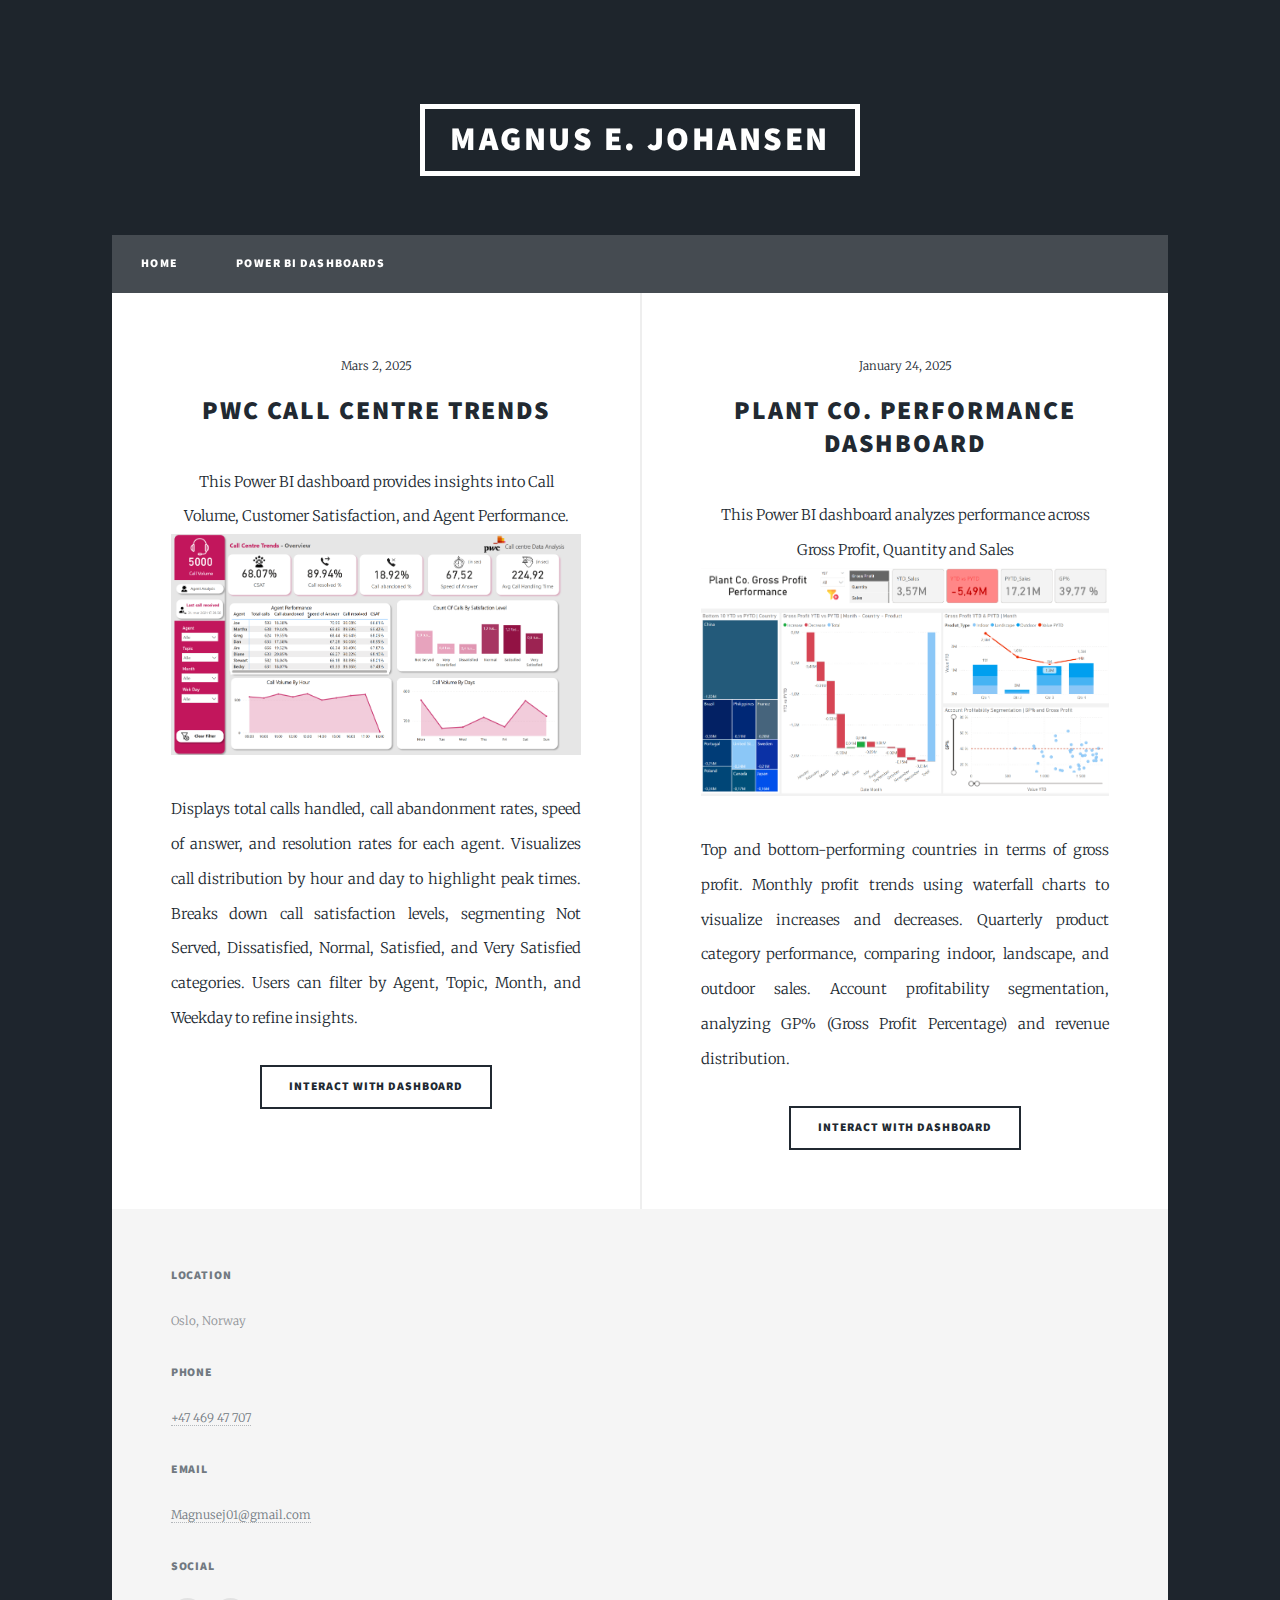
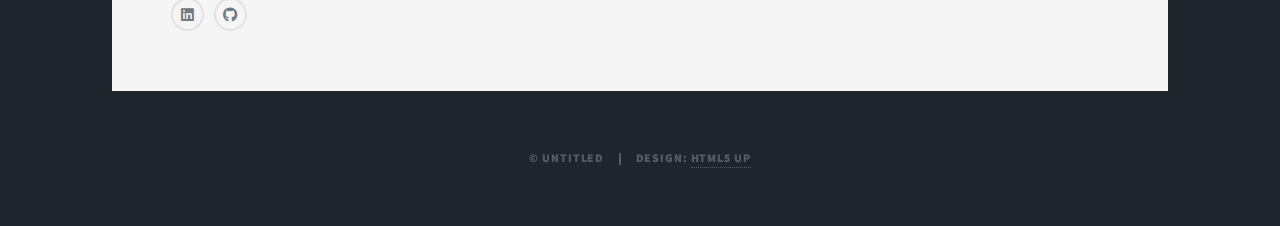
==== commit 37ad284e: "PWC Dashboards" ====
--- a/PowerBI.html
+++ b/PowerBI.html
@@ -31,10 +31,31 @@
 				
 						<!-- Posts -->
                         <section class="posts">
+
+                            <article>
+                                <header>
+                                    <span class="date">Mars 2, 2025</span>
+                                    <h2><a href="https://app.powerbi.com/view?r=eyJrIjoiNDNhMmM2NzAtYzgyZS00YjMzLWFjYmEtNTg4NTljMjVjMjVmIiwidCI6ImZmYjEyNmM0LTA2M2QtNGIxMi05YTA5LWM4NmE0OGUxZTk1YSIsImMiOjh9">PWC call centre trends<br />
+                                    </a></h2>
+                                </header>
+                                <a class="image fit">This Power BI dashboard provides insights into Call Volume, Customer Satisfaction, and Agent Performance.<img src="images/PWC call centre.png" alt="" /></a>
+                                
+                                <p>
+                                    Displays total calls handled, call abandonment rates, speed of answer, and resolution rates for each agent.
+Visualizes call distribution by hour and day to highlight peak times.
+Breaks down call satisfaction levels, segmenting Not Served, Dissatisfied, Normal, Satisfied, and Very Satisfied categories.
+Users can filter by Agent, Topic, Month, and Weekday to refine insights.</p>
+                                <ul class="actions special">
+                                    <li><a href="https://app.powerbi.com/view?r=eyJrIjoiNDNhMmM2NzAtYzgyZS00YjMzLWFjYmEtNTg4NTljMjVjMjVmIiwidCI6ImZmYjEyNmM0LTA2M2QtNGIxMi05YTA5LWM4NmE0OGUxZTk1YSIsImMiOjh9" class="button">Interact with Dashboard</a></li>
+                                </ul> 
+                            </article>
+                            
+                             
+
                             <article>
                                 <header>
                                     <span class="date">January 24, 2025</span>
-                                    <h2><a href="https://github.com/magnusej01/Data_Analyst_Job_Market">Plant Co. Performance Dashboard<br />
+                                    <h2><a href="https://app.powerbi.com/view?r=eyJrIjoiYTQ4OWQ5NGUtNzMyOS00ZGZlLTg3NDEtNDdhZjJmNGQ2ZjI2IiwidCI6ImZmYjEyNmM0LTA2M2QtNGIxMi05YTA5LWM4NmE0OGUxZTk1YSIsImMiOjh9">Plant Co. Performance Dashboard<br />
                                     </a></h2>
                                 </header>
                                 <a class="image fit">This Power BI dashboard analyzes performance across Gross Profit, Quantity and Sales<img src="images/PlantCO_Dashboard.png" alt="" /></a>
@@ -47,20 +68,9 @@
                                 <ul class="actions special">
                                     <li><a href="https://app.powerbi.com/view?r=eyJrIjoiYTQ4OWQ5NGUtNzMyOS00ZGZlLTg3NDEtNDdhZjJmNGQ2ZjI2IiwidCI6ImZmYjEyNmM0LTA2M2QtNGIxMi05YTA5LWM4NmE0OGUxZTk1YSIsImMiOjh9" class="button">Interact with Dashboard</a></li>
                                 </ul>
+                            </article>
                                    <!--
-                            </article>
-                            <article>
-                                <header>
-                                    <span class="date">Februar 22, 2025</span>
-                                    <h2><a href="#">Power BI Dashboards<br />
-                                    </a></h2>
-                                </header>
-                                <a href="#" class="image fit"><img src="images/power  bi.png" alt="" /></a>
-                                <p>A collection of interactive dashboards built in Power BI, visualizing key insights through data</p>
-                                <ul class="actions special">
-                                    <li><a href="powerbi.html" class="button">View Dashboards</a></li>
-                                </ul>
-                            </article>
+                            
                             <!--
                             <article>
                                 <header>
